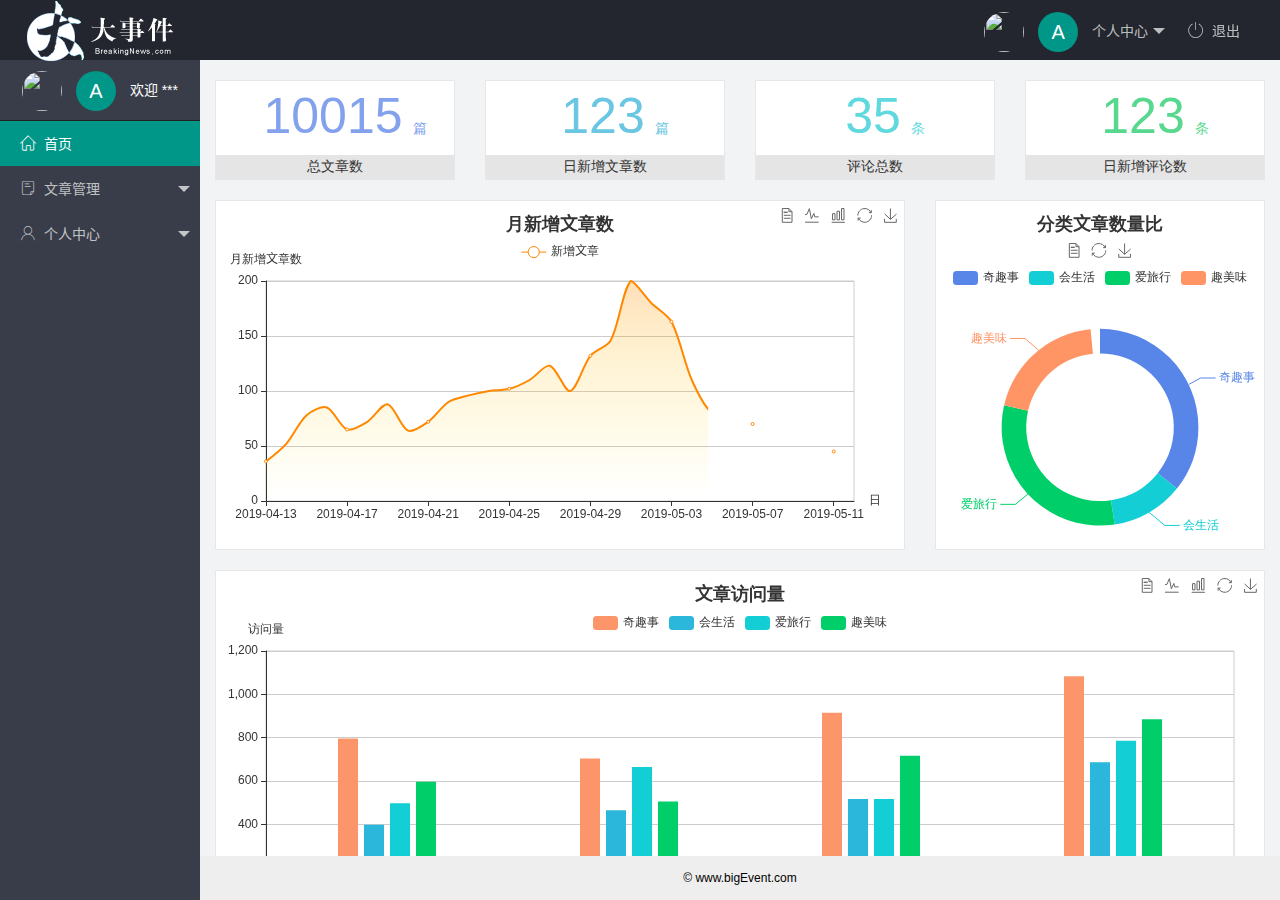
==== index.html @ cd158b47 "主页功能开发完成" ====
<!DOCTYPE html>
<html lang="zh-CN">

<head>
    <meta charset="UTF-8">
    <meta name="viewport" content="width=device-width, initial-scale=1.0">
    <link rel="shortcut icon" href="/favicon.ico" type="image/x-icon">
    <title>后台主页</title>
    <!-- 引入layui的css样式 -->
    <link rel="stylesheet" href="/assets/lib/layui/css/layui.css">
    <!-- 引入字体图标css样式 -->
    <link rel="stylesheet" href="/assets/fonts/iconfont.css">
    <!-- 引入自己的css样式 -->
    <link rel="stylesheet" href="/assets/css/index.css">
</head>

<body class="layui-layout-body">
    <div class="layui-layout layui-layout-admin">
        <div class="layui-header">
            <div class="layui-logo">
                <img src="/assets/images/logo.png" alt="">
            </div>
            <!-- 头部区域（可配合layui已有的水平导航） -->
            <ul class="layui-nav layui-layout-right">
                <li class="layui-nav-item">
                    <a href="javascript:;" class="userInfo">
                        <img src="http://t.cn/RCzsdCq" class="layui-nav-img">
                        <span class="text_avatar">A</span> 个人中心
                    </a>
                    <dl class="layui-nav-child">
                        <dd><a href="">基本资料</a></dd>
                        <dd><a href="">更换头像</a></dd>
                        <dd><a href="">重置密码</a></dd>
                    </dl>
                </li>
                <li class="layui-nav-item"><a href="javascript:;" id="btnLogout"><span class="iconfont icon-tuichu"></span>退出</a></li>
            </ul>
        </div>

        <div class="layui-side layui-bg-black">
            <div class="layui-side-scroll">
                <!-- 左侧导航区域（可配合layui已有的垂直导航） -->
                <div class="userInfo">
                    <img src="http://t.cn/RCzsdCq" class="layui-nav-img">
                    <span class="text_avatar">A</span>
                    <span class="welcome">欢迎 ***</span>
                </div>
                <ul class="layui-nav layui-nav-tree " lay-shrink="all">
                    <li class="layui-nav-item layui-this">
                        <a href="/home/dashboard.html" target="fm"><span class="iconfont icon-home"></span>首页</a>
                    </li>
                    <li class="layui-nav-item">
                        <a href="javascript:;"><span class="iconfont icon-16"></span>文章管理</a>
                        <dl class="layui-nav-child">
                            <dd><a href="javascript:;"><i class="layui-icon layui-icon-app"></i> 文章类别</a></dd>
                            <dd><a href="javascript:;"><i class="layui-icon layui-icon-app"></i> 文章列表</a></dd>
                            <dd><a href="javascript:;"><i class="layui-icon layui-icon-app"></i> 发布文章</a></dd>
                        </dl>
                    </li>
                    <li class="layui-nav-item">
                        <a href="javascript:;"><span class="iconfont icon-user"></span>个人中心</a>
                        <dl class="layui-nav-child">
                            <dd><a href="javascript:;"><i class="layui-icon layui-icon-app"></i>基本资料</a></dd>
                            <dd><a href="javascript:;"><i class="layui-icon layui-icon-app"></i>更换头像</a></dd>
                            <dd><a href="javascript:;"><i class="layui-icon layui-icon-app"></i>重置密码</a></dd>
                        </dl>
                    </li>
                </ul>
            </div>
        </div>

        <div class="layui-body">
            <!-- 内容主体区域 -->
            <!-- frameborder属性，去掉边框 -->
            <iframe name="fm" src="/home/dashboard.html" frameborder="0"></iframe>
        </div>

        <div class="layui-footer">
            <!-- 底部固定区域 -->
            © www.bigEvent.com
        </div>
    </div>
    <script src="/assets/lib/layui/layui.all.js"></script>
    <script src="/assets/lib/jquery.js"></script>
    <script src="/assets/js/baseAPI.js"></script>
    <script src="/assets/js/index.js"></script>
</body>

</html>
---- assets/lib/layui/css/layui.css ----
/** layui-v2.5.5 MIT License By https://www.layui.com */
 .layui-inline,img{display:inline-block;vertical-align:middle}h1,h2,h3,h4,h5,h6{font-weight:400}.layui-edge,.layui-header,.layui-inline,.layui-main{position:relative}.layui-body,.layui-edge,.layui-elip{overflow:hidden}.layui-btn,.layui-edge,.layui-inline,img{vertical-align:middle}.layui-btn,.layui-disabled,.layui-icon,.layui-unselect{-moz-user-select:none;-webkit-user-select:none;-ms-user-select:none}.layui-elip,.layui-form-checkbox span,.layui-form-pane .layui-form-label{text-overflow:ellipsis;white-space:nowrap}.layui-breadcrumb,.layui-tree-btnGroup{visibility:hidden}blockquote,body,button,dd,div,dl,dt,form,h1,h2,h3,h4,h5,h6,input,li,ol,p,pre,td,textarea,th,ul{margin:0;padding:0;-webkit-tap-highlight-color:rgba(0,0,0,0)}a:active,a:hover{outline:0}img{border:none}li{list-style:none}table{border-collapse:collapse;border-spacing:0}h4,h5,h6{font-size:100%}button,input,optgroup,option,select,textarea{font-family:inherit;font-size:inherit;font-style:inherit;font-weight:inherit;outline:0}pre{white-space:pre-wrap;white-space:-moz-pre-wrap;white-space:-pre-wrap;white-space:-o-pre-wrap;word-wrap:break-word}body{line-height:24px;font:14px Helvetica Neue,Helvetica,PingFang SC,Tahoma,Arial,sans-serif}hr{height:1px;margin:10px 0;border:0;clear:both}a{color:#333;text-decoration:none}a:hover{color:#777}a cite{font-style:normal;*cursor:pointer}.layui-border-box,.layui-border-box *{box-sizing:border-box}.layui-box,.layui-box *{box-sizing:content-box}.layui-clear{clear:both;*zoom:1}.layui-clear:after{content:'\20';clear:both;*zoom:1;display:block;height:0}.layui-inline{*display:inline;*zoom:1}.layui-edge{display:inline-block;width:0;height:0;border-width:6px;border-style:dashed;border-color:transparent}.layui-edge-top{top:-4px;border-bottom-color:#999;border-bottom-style:solid}.layui-edge-right{border-left-color:#999;border-left-style:solid}.layui-edge-bottom{top:2px;border-top-color:#999;border-top-style:solid}.layui-edge-left{border-right-color:#999;border-right-style:solid}.layui-disabled,.layui-disabled:hover{color:#d2d2d2!important;cursor:not-allowed!important}.layui-circle{border-radius:100%}.layui-show{display:block!important}.layui-hide{display:none!important}@font-face{font-family:layui-icon;src:url(../font/iconfont.eot?v=250);src:url(../font/iconfont.eot?v=250#iefix) format('embedded-opentype'),url(../font/iconfont.woff2?v=250) format('woff2'),url(../font/iconfont.woff?v=250) format('woff'),url(../font/iconfont.ttf?v=250) format('truetype'),url(../font/iconfont.svg?v=250#layui-icon) format('svg')}.layui-icon{font-family:layui-icon!important;font-size:16px;font-style:normal;-webkit-font-smoothing:antialiased;-moz-osx-font-smoothing:grayscale}.layui-icon-reply-fill:before{content:"\e611"}.layui-icon-set-fill:before{content:"\e614"}.layui-icon-menu-fill:before{content:"\e60f"}.layui-icon-search:before{content:"\e615"}.layui-icon-share:before{content:"\e641"}.layui-icon-set-sm:before{content:"\e620"}.layui-icon-engine:before{content:"\e628"}.layui-icon-close:before{content:"\1006"}.layui-icon-close-fill:before{content:"\1007"}.layui-icon-chart-screen:before{content:"\e629"}.layui-icon-star:before{content:"\e600"}.layui-icon-circle-dot:before{content:"\e617"}.layui-icon-chat:before{content:"\e606"}.layui-icon-release:before{content:"\e609"}.layui-icon-list:before{content:"\e60a"}.layui-icon-chart:before{content:"\e62c"}.layui-icon-ok-circle:before{content:"\1005"}.layui-icon-layim-theme:before{content:"\e61b"}.layui-icon-table:before{content:"\e62d"}.layui-icon-right:before{content:"\e602"}.layui-icon-left:before{content:"\e603"}.layui-icon-cart-simple:before{content:"\e698"}.layui-icon-face-cry:before{content:"\e69c"}.layui-icon-face-smile:before{content:"\e6af"}.layui-icon-survey:before{content:"\e6b2"}.layui-icon-tree:before{content:"\e62e"}.layui-icon-upload-circle:before{content:"\e62f"}.layui-icon-add-circle:before{content:"\e61f"}.layui-icon-download-circle:before{content:"\e601"}.layui-icon-templeate-1:before{content:"\e630"}.layui-icon-util:before{content:"\e631"}.layui-icon-face-surprised:before{content:"\e664"}.layui-icon-edit:before{content:"\e642"}.layui-icon-speaker:before{content:"\e645"}.layui-icon-down:before{content:"\e61a"}.layui-icon-file:before{content:"\e621"}.layui-icon-layouts:before{content:"\e632"}.layui-icon-rate-half:before{content:"\e6c9"}.layui-icon-add-circle-fine:before{content:"\e608"}.layui-icon-prev-circle:before{content:"\e633"}.layui-icon-read:before{content:"\e705"}.layui-icon-404:before{content:"\e61c"}.layui-icon-carousel:before{content:"\e634"}.layui-icon-help:before{content:"\e607"}.layui-icon-code-circle:before{content:"\e635"}.layui-icon-water:before{content:"\e636"}.layui-icon-username:before{content:"\e66f"}.layui-icon-find-fill:before{content:"\e670"}.layui-icon-about:before{content:"\e60b"}.layui-icon-location:before{content:"\e715"}.layui-icon-up:before{content:"\e619"}.layui-icon-pause:before{content:"\e651"}.layui-icon-date:before{content:"\e637"}.layui-icon-layim-uploadfile:before{content:"\e61d"}.layui-icon-delete:before{content:"\e640"}.layui-icon-play:before{content:"\e652"}.layui-icon-top:before{content:"\e604"}.layui-icon-friends:before{content:"\e612"}.layui-icon-refresh-3:before{content:"\e9aa"}.layui-icon-ok:before{content:"\e605"}.layui-icon-layer:before{content:"\e638"}.layui-icon-face-smile-fine:before{content:"\e60c"}.layui-icon-dollar:before{content:"\e659"}.layui-icon-group:before{content:"\e613"}.layui-icon-layim-download:before{content:"\e61e"}.layui-icon-picture-fine:before{content:"\e60d"}.layui-icon-link:before{content:"\e64c"}.layui-icon-diamond:before{content:"\e735"}.layui-icon-log:before{content:"\e60e"}.layui-icon-rate-solid:before{content:"\e67a"}.layui-icon-fonts-del:before{content:"\e64f"}.layui-icon-unlink:before{content:"\e64d"}.layui-icon-fonts-clear:before{content:"\e639"}.layui-icon-triangle-r:before{content:"\e623"}.layui-icon-circle:before{content:"\e63f"}.layui-icon-radio:before{content:"\e643"}.layui-icon-align-center:before{content:"\e647"}.layui-icon-align-right:before{content:"\e648"}.layui-icon-align-left:before{content:"\e649"}.layui-icon-loading-1:before{content:"\e63e"}.layui-icon-return:before{content:"\e65c"}.layui-icon-fonts-strong:before{content:"\e62b"}.layui-icon-upload:before{content:"\e67c"}.layui-icon-dialogue:before{content:"\e63a"}.layui-icon-video:before{content:"\e6ed"}.layui-icon-headset:before{content:"\e6fc"}.layui-icon-cellphone-fine:before{content:"\e63b"}.layui-icon-add-1:before{content:"\e654"}.layui-icon-face-smile-b:before{content:"\e650"}.layui-icon-fonts-html:before{content:"\e64b"}.layui-icon-form:before{content:"\e63c"}.layui-icon-cart:before{content:"\e657"}.layui-icon-camera-fill:before{content:"\e65d"}.layui-icon-tabs:before{content:"\e62a"}.layui-icon-fonts-code:before{content:"\e64e"}.layui-icon-fire:before{content:"\e756"}.layui-icon-set:before{content:"\e716"}.layui-icon-fonts-u:before{content:"\e646"}.layui-icon-triangle-d:before{content:"\e625"}.layui-icon-tips:before{content:"\e702"}.layui-icon-picture:before{content:"\e64a"}.layui-icon-more-vertical:before{content:"\e671"}.layui-icon-flag:before{content:"\e66c"}.layui-icon-loading:before{content:"\e63d"}.layui-icon-fonts-i:before{content:"\e644"}.layui-icon-refresh-1:before{content:"\e666"}.layui-icon-rmb:before{content:"\e65e"}.layui-icon-home:before{content:"\e68e"}.layui-icon-user:before{content:"\e770"}.layui-icon-notice:before{content:"\e667"}.layui-icon-login-weibo:before{content:"\e675"}.layui-icon-voice:before{content:"\e688"}.layui-icon-upload-drag:before{content:"\e681"}.layui-icon-login-qq:before{content:"\e676"}.layui-icon-snowflake:before{content:"\e6b1"}.layui-icon-file-b:before{content:"\e655"}.layui-icon-template:before{content:"\e663"}.layui-icon-auz:before{content:"\e672"}.layui-icon-console:before{content:"\e665"}.layui-icon-app:before{content:"\e653"}.layui-icon-prev:before{content:"\e65a"}.layui-icon-website:before{content:"\e7ae"}.layui-icon-next:before{content:"\e65b"}.layui-icon-component:before{content:"\e857"}.layui-icon-more:before{content:"\e65f"}.layui-icon-login-wechat:before{content:"\e677"}.layui-icon-shrink-right:before{content:"\e668"}.layui-icon-spread-left:before{content:"\e66b"}.layui-icon-camera:before{content:"\e660"}.layui-icon-note:before{content:"\e66e"}.layui-icon-refresh:before{content:"\e669"}.layui-icon-female:before{content:"\e661"}.layui-icon-male:before{content:"\e662"}.layui-icon-password:before{content:"\e673"}.layui-icon-senior:before{content:"\e674"}.layui-icon-theme:before{content:"\e66a"}.layui-icon-tread:before{content:"\e6c5"}.layui-icon-praise:before{content:"\e6c6"}.layui-icon-star-fill:before{content:"\e658"}.layui-icon-rate:before{content:"\e67b"}.layui-icon-template-1:before{content:"\e656"}.layui-icon-vercode:before{content:"\e679"}.layui-icon-cellphone:before{content:"\e678"}.layui-icon-screen-full:before{content:"\e622"}.layui-icon-screen-restore:before{content:"\e758"}.layui-icon-cols:before{content:"\e610"}.layui-icon-export:before{content:"\e67d"}.layui-icon-print:before{content:"\e66d"}.layui-icon-slider:before{content:"\e714"}.layui-icon-addition:before{content:"\e624"}.layui-icon-subtraction:before{content:"\e67e"}.layui-icon-service:before{content:"\e626"}.layui-icon-transfer:before{content:"\e691"}.layui-main{width:1140px;margin:0 auto}.layui-header{z-index:1000;height:60px}.layui-header a:hover{transition:all .5s;-webkit-transition:all .5s}.layui-side{position:fixed;left:0;top:0;bottom:0;z-index:999;width:200px;overflow-x:hidden}.layui-side-scroll{position:relative;width:220px;height:100%;overflow-x:hidden}.layui-body{position:absolute;left:200px;right:0;top:0;bottom:0;z-index:998;width:auto;overflow-y:auto;box-sizing:border-box}.layui-layout-body{overflow:hidden}.layui-layout-admin .layui-header{background-color:#23262E}.layui-layout-admin .layui-side{top:60px;width:200px;overflow-x:hidden}.layui-layout-admin .layui-body{position:fixed;top:60px;bottom:44px}.layui-layout-admin .layui-main{width:auto;margin:0 15px}.layui-layout-admin .layui-footer{position:fixed;left:200px;right:0;bottom:0;height:44px;line-height:44px;padding:0 15px;background-color:#eee}.layui-layout-admin .layui-logo{position:absolute;left:0;top:0;width:200px;height:100%;line-height:60px;text-align:center;color:#009688;font-size:16px}.layui-layout-admin .layui-header .layui-nav{background:0 0}.layui-layout-left{position:absolute!important;left:200px;top:0}.layui-layout-right{position:absolute!important;right:0;top:0}.layui-container{position:relative;margin:0 auto;padding:0 15px;box-sizing:border-box}.layui-fluid{position:relative;margin:0 auto;padding:0 15px}.layui-row:after,.layui-row:before{content:'';display:block;clear:both}.layui-col-lg1,.layui-col-lg10,.layui-col-lg11,.layui-col-lg12,.layui-col-lg2,.layui-col-lg3,.layui-col-lg4,.layui-col-lg5,.layui-col-lg6,.layui-col-lg7,.layui-col-lg8,.layui-col-lg9,.layui-col-md1,.layui-col-md10,.layui-col-md11,.layui-col-md12,.layui-col-md2,.layui-col-md3,.layui-col-md4,.layui-col-md5,.layui-col-md6,.layui-col-md7,.layui-col-md8,.layui-col-md9,.layui-col-sm1,.layui-col-sm10,.layui-col-sm11,.layui-col-sm12,.layui-col-sm2,.layui-col-sm3,.layui-col-sm4,.layui-col-sm5,.layui-col-sm6,.layui-col-sm7,.layui-col-sm8,.layui-col-sm9,.layui-col-xs1,.layui-col-xs10,.layui-col-xs11,.layui-col-xs12,.layui-col-xs2,.layui-col-xs3,.layui-col-xs4,.layui-col-xs5,.layui-col-xs6,.layui-col-xs7,.layui-col-xs8,.layui-col-xs9{position:relative;display:block;box-sizing:border-box}.layui-col-xs1,.layui-col-xs10,.layui-col-xs11,.layui-col-xs12,.layui-col-xs2,.layui-col-xs3,.layui-col-xs4,.layui-col-xs5,.layui-col-xs6,.layui-col-xs7,.layui-col-xs8,.layui-col-xs9{float:left}.layui-col-xs1{width:8.33333333%}.layui-col-xs2{width:16.66666667%}.layui-col-xs3{width:25%}.layui-col-xs4{width:33.33333333%}.layui-col-xs5{width:41.66666667%}.layui-col-xs6{width:50%}.layui-col-xs7{width:58.33333333%}.layui-col-xs8{width:66.66666667%}.layui-col-xs9{width:75%}.layui-col-xs10{width:83.33333333%}.layui-col-xs11{width:91.66666667%}.layui-col-xs12{width:100%}.layui-col-xs-offset1{margin-left:8.33333333%}.layui-col-xs-offset2{margin-left:16.66666667%}.layui-col-xs-offset3{margin-left:25%}.layui-col-xs-offset4{margin-left:33.33333333%}.layui-col-xs-offset5{margin-left:41.66666667%}.layui-col-xs-offset6{margin-left:50%}.layui-col-xs-offset7{margin-left:58.33333333%}.layui-col-xs-offset8{margin-left:66.66666667%}.layui-col-xs-offset9{margin-left:75%}.layui-col-xs-offset10{margin-left:83.33333333%}.layui-col-xs-offset11{margin-left:91.66666667%}.layui-col-xs-offset12{margin-left:100%}@media screen and (max-width:768px){.layui-hide-xs{display:none!important}.layui-show-xs-block{display:block!important}.layui-show-xs-inline{display:inline!important}.layui-show-xs-inline-block{display:inline-block!important}}@media screen and (min-width:768px){.layui-container{width:750px}.layui-hide-sm{display:none!important}.layui-show-sm-block{display:block!important}.layui-show-sm-inline{display:inline!important}.layui-show-sm-inline-block{display:inline-block!important}.layui-col-sm1,.layui-col-sm10,.layui-col-sm11,.layui-col-sm12,.layui-col-sm2,.layui-col-sm3,.layui-col-sm4,.layui-col-sm5,.layui-col-sm6,.layui-col-sm7,.layui-col-sm8,.layui-col-sm9{float:left}.layui-col-sm1{width:8.33333333%}.layui-col-sm2{width:16.66666667%}.layui-col-sm3{width:25%}.layui-col-sm4{width:33.33333333%}.layui-col-sm5{width:41.66666667%}.layui-col-sm6{width:50%}.layui-col-sm7{width:58.33333333%}.layui-col-sm8{width:66.66666667%}.layui-col-sm9{width:75%}.layui-col-sm10{width:83.33333333%}.layui-col-sm11{width:91.66666667%}.layui-col-sm12{width:100%}.layui-col-sm-offset1{margin-left:8.33333333%}.layui-col-sm-offset2{margin-left:16.66666667%}.layui-col-sm-offset3{margin-left:25%}.layui-col-sm-offset4{margin-left:33.33333333%}.layui-col-sm-offset5{margin-left:41.66666667%}.layui-col-sm-offset6{margin-left:50%}.layui-col-sm-offset7{margin-left:58.33333333%}.layui-col-sm-offset8{margin-left:66.66666667%}.layui-col-sm-offset9{margin-left:75%}.layui-col-sm-offset10{margin-left:83.33333333%}.layui-col-sm-offset11{margin-left:91.66666667%}.layui-col-sm-offset12{margin-left:100%}}@media screen and (min-width:992px){.layui-container{width:970px}.layui-hide-md{display:none!important}.layui-show-md-block{display:block!important}.layui-show-md-inline{display:inline!important}.layui-show-md-inline-block{display:inline-block!important}.layui-col-md1,.layui-col-md10,.layui-col-md11,.layui-col-md12,.layui-col-md2,.layui-col-md3,.layui-col-md4,.layui-col-md5,.layui-col-md6,.layui-col-md7,.layui-col-md8,.layui-col-md9{float:left}.layui-col-md1{width:8.33333333%}.layui-col-md2{width:16.66666667%}.layui-col-md3{width:25%}.layui-col-md4{width:33.33333333%}.layui-col-md5{width:41.66666667%}.layui-col-md6{width:50%}.layui-col-md7{width:58.33333333%}.layui-col-md8{width:66.66666667%}.layui-col-md9{width:75%}.layui-col-md10{width:83.33333333%}.layui-col-md11{width:91.66666667%}.layui-col-md12{width:100%}.layui-col-md-offset1{margin-left:8.33333333%}.layui-col-md-offset2{margin-left:16.66666667%}.layui-col-md-offset3{margin-left:25%}.layui-col-md-offset4{margin-left:33.33333333%}.layui-col-md-offset5{margin-left:41.66666667%}.layui-col-md-offset6{margin-left:50%}.layui-col-md-offset7{margin-left:58.33333333%}.layui-col-md-offset8{margin-left:66.66666667%}.layui-col-md-offset9{margin-left:75%}.layui-col-md-offset10{margin-left:83.33333333%}.layui-col-md-offset11{margin-left:91.66666667%}.layui-col-md-offset12{margin-left:100%}}@media screen and (min-width:1200px){.layui-container{width:1170px}.layui-hide-lg{display:none!important}.layui-show-lg-block{display:block!important}.layui-show-lg-inline{display:inline!important}.layui-show-lg-inline-block{display:inline-block!important}.layui-col-lg1,.layui-col-lg10,.layui-col-lg11,.layui-col-lg12,.layui-col-lg2,.layui-col-lg3,.layui-col-lg4,.layui-col-lg5,.layui-col-lg6,.layui-col-lg7,.layui-col-lg8,.layui-col-lg9{float:left}.layui-col-lg1{width:8.33333333%}.layui-col-lg2{width:16.66666667%}.layui-col-lg3{width:25%}.layui-col-lg4{width:33.33333333%}.layui-col-lg5{width:41.66666667%}.layui-col-lg6{width:50%}.layui-col-lg7{width:58.33333333%}.layui-col-lg8{width:66.66666667%}.layui-col-lg9{width:75%}.layui-col-lg10{width:83.33333333%}.layui-col-lg11{width:91.66666667%}.layui-col-lg12{width:100%}.layui-col-lg-offset1{margin-left:8.33333333%}.layui-col-lg-offset2{margin-left:16.66666667%}.layui-col-lg-offset3{margin-left:25%}.layui-col-lg-offset4{margin-left:33.33333333%}.layui-col-lg-offset5{margin-left:41.66666667%}.layui-col-lg-offset6{margin-left:50%}.layui-col-lg-offset7{margin-left:58.33333333%}.layui-col-lg-offset8{margin-left:66.66666667%}.layui-col-lg-offset9{margin-left:75%}.layui-col-lg-offset10{margin-left:83.33333333%}.layui-col-lg-offset11{margin-left:91.66666667%}.layui-col-lg-offset12{margin-left:100%}}.layui-col-space1{margin:-.5px}.layui-col-space1>*{padding:.5px}.layui-col-space3{margin:-1.5px}.layui-col-space3>*{padding:1.5px}.layui-col-space5{margin:-2.5px}.layui-col-space5>*{padding:2.5px}.layui-col-space8{margin:-3.5px}.layui-col-space8>*{padding:3.5px}.layui-col-space10{margin:-5px}.layui-col-space10>*{padding:5px}.layui-col-space12{margin:-6px}.layui-col-space12>*{padding:6px}.layui-col-space15{margin:-7.5px}.layui-col-space15>*{padding:7.5px}.layui-col-space18{margin:-9px}.layui-col-space18>*{padding:9px}.layui-col-space20{margin:-10px}.layui-col-space20>*{padding:10px}.layui-col-space22{margin:-11px}.layui-col-space22>*{padding:11px}.layui-col-space25{margin:-12.5px}.layui-col-space25>*{padding:12.5px}.layui-col-space30{margin:-15px}.layui-col-space30>*{padding:15px}.layui-btn,.layui-input,.layui-select,.layui-textarea,.layui-upload-button{outline:0;-webkit-appearance:none;transition:all .3s;-webkit-transition:all .3s;box-sizing:border-box}.layui-elem-quote{margin-bottom:10px;padding:15px;line-height:22px;border-left:5px solid #009688;border-radius:0 2px 2px 0;background-color:#f2f2f2}.layui-quote-nm{border-style:solid;border-width:1px 1px 1px 5px;background:0 0}.layui-elem-field{margin-bottom:10px;padding:0;border-width:1px;border-style:solid}.layui-elem-field legend{margin-left:20px;padding:0 10px;font-size:20px;font-weight:300}.layui-field-title{margin:10px 0 20px;border-width:1px 0 0}.layui-field-box{padding:10px 15px}.layui-field-title .layui-field-box{padding:10px 0}.layui-progress{position:relative;height:6px;border-radius:20px;background-color:#e2e2e2}.layui-progress-bar{position:absolute;left:0;top:0;width:0;max-width:100%;height:6px;border-radius:20px;text-align:right;background-color:#5FB878;transition:all .3s;-webkit-transition:all .3s}.layui-progress-big,.layui-progress-big .layui-progress-bar{height:18px;line-height:18px}.layui-progress-text{position:relative;top:-20px;line-height:18px;font-size:12px;color:#666}.layui-progress-big .layui-progress-text{position:static;padding:0 10px;color:#fff}.layui-collapse{border-width:1px;border-style:solid;border-radius:2px}.layui-colla-content,.layui-colla-item{border-top-width:1px;border-top-style:solid}.layui-colla-item:first-child{border-top:none}.layui-colla-title{position:relative;height:42px;line-height:42px;padding:0 15px 0 35px;color:#333;background-color:#f2f2f2;cursor:pointer;font-size:14px;overflow:hidden}.layui-colla-content{display:none;padding:10px 15px;line-height:22px;color:#666}.layui-colla-icon{position:absolute;left:15px;top:0;font-size:14px}.layui-card{margin-bottom:15px;border-radius:2px;background-color:#fff;box-shadow:0 1px 2px 0 rgba(0,0,0,.05)}.layui-card:last-child{margin-bottom:0}.layui-card-header{position:relative;height:42px;line-height:42px;padding:0 15px;border-bottom:1px solid #f6f6f6;color:#333;border-radius:2px 2px 0 0;font-size:14px}.layui-bg-black,.layui-bg-blue,.layui-bg-cyan,.layui-bg-green,.layui-bg-orange,.layui-bg-red{color:#fff!important}.layui-card-body{position:relative;padding:10px 15px;line-height:24px}.layui-card-body[pad15]{padding:15px}.layui-card-body[pad20]{padding:20px}.layui-card-body .layui-table{margin:5px 0}.layui-card .layui-tab{margin:0}.layui-panel-window{position:relative;padding:15px;border-radius:0;border-top:5px solid #E6E6E6;background-color:#fff}.layui-auxiliar-moving{position:fixed;left:0;right:0;top:0;bottom:0;width:100%;height:100%;background:0 0;z-index:9999999999}.layui-form-label,.layui-form-mid,.layui-form-select,.layui-input-block,.layui-input-inline,.layui-textarea{position:relative}.layui-bg-red{background-color:#FF5722!important}.layui-bg-orange{background-color:#FFB800!important}.layui-bg-green{background-color:#009688!important}.layui-bg-cyan{background-color:#2F4056!important}.layui-bg-blue{background-color:#1E9FFF!important}.layui-bg-black{background-color:#393D49!important}.layui-bg-gray{background-color:#eee!important;color:#666!important}.layui-badge-rim,.layui-colla-content,.layui-colla-item,.layui-collapse,.layui-elem-field,.layui-form-pane .layui-form-item[pane],.layui-form-pane .layui-form-label,.layui-input,.layui-layedit,.layui-layedit-tool,.layui-quote-nm,.layui-select,.layui-tab-bar,.layui-tab-card,.layui-tab-title,.layui-tab-title .layui-this:after,.layui-textarea{border-color:#e6e6e6}.layui-timeline-item:before,hr{background-color:#e6e6e6}.layui-text{line-height:22px;font-size:14px;color:#666}.layui-text h1,.layui-text h2,.layui-text h3{font-weight:500;color:#333}.layui-text h1{font-size:30px}.layui-text h2{font-size:24px}.layui-text h3{font-size:18px}.layui-text a:not(.layui-btn){color:#01AAED}.layui-text a:not(.layui-btn):hover{text-decoration:underline}.layui-text ul{padding:5px 0 5px 15px}.layui-text ul li{margin-top:5px;list-style-type:disc}.layui-text em,.layui-word-aux{color:#999!important;padding:0 5px!important}.layui-btn{display:inline-block;height:38px;line-height:38px;padding:0 18px;background-color:#009688;color:#fff;white-space:nowrap;text-align:center;font-size:14px;border:none;border-radius:2px;cursor:pointer}.layui-btn:hover{opacity:.8;filter:alpha(opacity=80);color:#fff}.layui-btn:active{opacity:1;filter:alpha(opacity=100)}.layui-btn+.layui-btn{margin-left:10px}.layui-btn-container{font-size:0}.layui-btn-container .layui-btn{margin-right:10px;margin-bottom:10px}.layui-btn-container .layui-btn+.layui-btn{margin-left:0}.layui-table .layui-btn-container .layui-btn{margin-bottom:9px}.layui-btn-radius{border-radius:100px}.layui-btn .layui-icon{margin-right:3px;font-size:18px;vertical-align:bottom;vertical-align:middle\9}.layui-btn-primary{border:1px solid #C9C9C9;background-color:#fff;color:#555}.layui-btn-primary:hover{border-color:#009688;color:#333}.layui-btn-normal{background-color:#1E9FFF}.layui-btn-warm{background-color:#FFB800}.layui-btn-danger{background-color:#FF5722}.layui-btn-checked{background-color:#5FB878}.layui-btn-disabled,.layui-btn-disabled:active,.layui-btn-disabled:hover{border:1px solid #e6e6e6;background-color:#FBFBFB;color:#C9C9C9;cursor:not-allowed;opacity:1}.layui-btn-lg{height:44px;line-height:44px;padding:0 25px;font-size:16px}.layui-btn-sm{height:30px;line-height:30px;padding:0 10px;font-size:12px}.layui-btn-sm i{font-size:16px!important}.layui-btn-xs{height:22px;line-height:22px;padding:0 5px;font-size:12px}.layui-btn-xs i{font-size:14px!important}.layui-btn-group{display:inline-block;vertical-align:middle;font-size:0}.layui-btn-group .layui-btn{margin-left:0!important;margin-right:0!important;border-left:1px solid rgba(255,255,255,.5);border-radius:0}.layui-btn-group .layui-btn-primary{border-left:none}.layui-btn-group .layui-btn-primary:hover{border-color:#C9C9C9;color:#009688}.layui-btn-group .layui-btn:first-child{border-left:none;border-radius:2px 0 0 2px}.layui-btn-group .layui-btn-primary:first-child{border-left:1px solid #c9c9c9}.layui-btn-group .layui-btn:last-child{border-radius:0 2px 2px 0}.layui-btn-group .layui-btn+.layui-btn{margin-left:0}.layui-btn-group+.layui-btn-group{margin-left:10px}.layui-btn-fluid{width:100%}.layui-input,.layui-select,.layui-textarea{height:38px;line-height:1.3;line-height:38px\9;border-width:1px;border-style:solid;background-color:#fff;border-radius:2px}.layui-input::-webkit-input-placeholder,.layui-select::-webkit-input-placeholder,.layui-textarea::-webkit-input-placeholder{line-height:1.3}.layui-input,.layui-textarea{display:block;width:100%;padding-left:10px}.layui-input:hover,.layui-textarea:hover{border-color:#D2D2D2!important}.layui-input:focus,.layui-textarea:focus{border-color:#C9C9C9!important}.layui-textarea{min-height:100px;height:auto;line-height:20px;padding:6px 10px;resize:vertical}.layui-select{padding:0 10px}.layui-form input[type=checkbox],.layui-form input[type=radio],.layui-form select{display:none}.layui-form [lay-ignore]{display:initial}.layui-form-item{margin-bottom:15px;clear:both;*zoom:1}.layui-form-item:after{content:'\20';clear:both;*zoom:1;display:block;height:0}.layui-form-label{float:left;display:block;padding:9px 15px;width:80px;font-weight:400;line-height:20px;text-align:right}.layui-form-label-col{display:block;float:none;padding:9px 0;line-height:20px;text-align:left}.layui-form-item .layui-inline{margin-bottom:5px;margin-right:10px}.layui-input-block{margin-left:110px;min-height:36px}.layui-input-inline{display:inline-block;vertical-align:middle}.layui-form-item .layui-input-inline{float:left;width:190px;margin-right:10px}.layui-form-text .layui-input-inline{width:auto}.layui-form-mid{float:left;display:block;padding:9px 0!important;line-height:20px;margin-right:10px}.layui-form-danger+.layui-form-select .layui-input,.layui-form-danger:focus{border-color:#FF5722!important}.layui-form-select .layui-input{padding-right:30px;cursor:pointer}.layui-form-select .layui-edge{position:absolute;right:10px;top:50%;margin-top:-3px;cursor:pointer;border-width:6px;border-top-color:#c2c2c2;border-top-style:solid;transition:all .3s;-webkit-transition:all .3s}.layui-form-select dl{display:none;position:absolute;left:0;top:42px;padding:5px 0;z-index:899;min-width:100%;border:1px solid #d2d2d2;max-height:300px;overflow-y:auto;background-color:#fff;border-radius:2px;box-shadow:0 2px 4px rgba(0,0,0,.12);box-sizing:border-box}.layui-form-select dl dd,.layui-form-select dl dt{padding:0 10px;line-height:36px;white-space:nowrap;overflow:hidden;text-overflow:ellipsis}.layui-form-select dl dt{font-size:12px;color:#999}.layui-form-select dl dd{cursor:pointer}.layui-form-select dl dd:hover{background-color:#f2f2f2;-webkit-transition:.5s all;transition:.5s all}.layui-form-select .layui-select-group dd{padding-left:20px}.layui-form-select dl dd.layui-select-tips{padding-left:10px!important;color:#999}.layui-form-select dl dd.layui-this{background-color:#5FB878;color:#fff}.layui-form-checkbox,.layui-form-select dl dd.layui-disabled{background-color:#fff}.layui-form-selected dl{display:block}.layui-form-checkbox,.layui-form-checkbox *,.layui-form-switch{display:inline-block;vertical-align:middle}.layui-form-selected .layui-edge{margin-top:-9px;-webkit-transform:rotate(180deg);transform:rotate(180deg);margin-top:-3px\9}:root .layui-form-selected .layui-edge{margin-top:-9px\0/IE9}.layui-form-selectup dl{top:auto;bottom:42px}.layui-select-none{margin:5px 0;text-align:center;color:#999}.layui-select-disabled .layui-disabled{border-color:#eee!important}.layui-select-disabled .layui-edge{border-top-color:#d2d2d2}.layui-form-checkbox{position:relative;height:30px;line-height:30px;margin-right:10px;padding-right:30px;cursor:pointer;font-size:0;-webkit-transition:.1s linear;transition:.1s linear;box-sizing:border-box}.layui-form-checkbox span{padding:0 10px;height:100%;font-size:14px;border-radius:2px 0 0 2px;background-color:#d2d2d2;color:#fff;overflow:hidden}.layui-form-checkbox:hover span{background-color:#c2c2c2}.layui-form-checkbox i{position:absolute;right:0;top:0;width:30px;height:28px;border:1px solid #d2d2d2;border-left:none;border-radius:0 2px 2px 0;color:#fff;font-size:20px;text-align:center}.layui-form-checkbox:hover i{border-color:#c2c2c2;color:#c2c2c2}.layui-form-checked,.layui-form-checked:hover{border-color:#5FB878}.layui-form-checked span,.layui-form-checked:hover span{background-color:#5FB878}.layui-form-checked i,.layui-form-checked:hover i{color:#5FB878}.layui-form-item .layui-form-checkbox{margin-top:4px}.layui-form-checkbox[lay-skin=primary]{height:auto!important;line-height:normal!important;min-width:18px;min-height:18px;border:none!important;margin-right:0;padding-left:28px;padding-right:0;background:0 0}.layui-form-checkbox[lay-skin=primary] span{padding-left:0;padding-right:15px;line-height:18px;background:0 0;color:#666}.layui-form-checkbox[lay-skin=primary] i{right:auto;left:0;width:16px;height:16px;line-height:16px;border:1px solid #d2d2d2;font-size:12px;border-radius:2px;background-color:#fff;-webkit-transition:.1s linear;transition:.1s linear}.layui-form-checkbox[lay-skin=primary]:hover i{border-color:#5FB878;color:#fff}.layui-form-checked[lay-skin=primary] i{border-color:#5FB878!important;background-color:#5FB878;color:#fff}.layui-checkbox-disbaled[lay-skin=primary] span{background:0 0!important;color:#c2c2c2}.layui-checkbox-disbaled[lay-skin=primary]:hover i{border-color:#d2d2d2}.layui-form-item .layui-form-checkbox[lay-skin=primary]{margin-top:10px}.layui-form-switch{position:relative;height:22px;line-height:22px;min-width:35px;padding:0 5px;margin-top:8px;border:1px solid #d2d2d2;border-radius:20px;cursor:pointer;background-color:#fff;-webkit-transition:.1s linear;transition:.1s linear}.layui-form-switch i{position:absolute;left:5px;top:3px;width:16px;height:16px;border-radius:20px;background-color:#d2d2d2;-webkit-transition:.1s linear;transition:.1s linear}.layui-form-switch em{position:relative;top:0;width:25px;margin-left:21px;padding:0!important;text-align:center!important;color:#999!important;font-style:normal!important;font-size:12px}.layui-form-onswitch{border-color:#5FB878;background-color:#5FB878}.layui-checkbox-disbaled,.layui-checkbox-disbaled i{border-color:#e2e2e2!important}.layui-form-onswitch i{left:100%;margin-left:-21px;background-color:#fff}.layui-form-onswitch em{margin-left:5px;margin-right:21px;color:#fff!important}.layui-checkbox-disbaled span{background-color:#e2e2e2!important}.layui-checkbox-disbaled:hover i{color:#fff!important}[lay-radio]{display:none}.layui-form-radio,.layui-form-radio *{display:inline-block;vertical-align:middle}.layui-form-radio{line-height:28px;margin:6px 10px 0 0;padding-right:10px;cursor:pointer;font-size:0}.layui-form-radio *{font-size:14px}.layui-form-radio>i{margin-right:8px;font-size:22px;color:#c2c2c2}.layui-form-radio>i:hover,.layui-form-radioed>i{color:#5FB878}.layui-radio-disbaled>i{color:#e2e2e2!important}.layui-form-pane .layui-form-label{width:110px;padding:8px 15px;height:38px;line-height:20px;border-width:1px;border-style:solid;border-radius:2px 0 0 2px;text-align:center;background-color:#FBFBFB;overflow:hidden;box-sizing:border-box}.layui-form-pane .layui-input-inline{margin-left:-1px}.layui-form-pane .layui-input-block{margin-left:110px;left:-1px}.layui-form-pane .layui-input{border-radius:0 2px 2px 0}.layui-form-pane .layui-form-text .layui-form-label{float:none;width:100%;border-radius:2px;box-sizing:border-box;text-align:left}.layui-form-pane .layui-form-text .layui-input-inline{display:block;margin:0;top:-1px;clear:both}.layui-form-pane .layui-form-text .layui-input-block{margin:0;left:0;top:-1px}.layui-form-pane .layui-form-text .layui-textarea{min-height:100px;border-radius:0 0 2px 2px}.layui-form-pane .layui-form-checkbox{margin:4px 0 4px 10px}.layui-form-pane .layui-form-radio,.layui-form-pane .layui-form-switch{margin-top:6px;margin-left:10px}.layui-form-pane .layui-form-item[pane]{position:relative;border-width:1px;border-style:solid}.layui-form-pane .layui-form-item[pane] .layui-form-label{position:absolute;left:0;top:0;height:100%;border-width:0 1px 0 0}.layui-form-pane .layui-form-item[pane] .layui-input-inline{margin-left:110px}@media screen and (max-width:450px){.layui-form-item .layui-form-label{text-overflow:ellipsis;overflow:hidden;white-space:nowrap}.layui-form-item .layui-inline{display:block;margin-right:0;margin-bottom:20px;clear:both}.layui-form-item .layui-inline:after{content:'\20';clear:both;display:block;height:0}.layui-form-item .layui-input-inline{display:block;float:none;left:-3px;width:auto;margin:0 0 10px 112px}.layui-form-item .layui-input-inline+.layui-form-mid{margin-left:110px;top:-5px;padding:0}.layui-form-item .layui-form-checkbox{margin-right:5px;margin-bottom:5px}}.layui-layedit{border-width:1px;border-style:solid;border-radius:2px}.layui-layedit-tool{padding:3px 5px;border-bottom-width:1px;border-bottom-style:solid;font-size:0}.layedit-tool-fixed{position:fixed;top:0;border-top:1px solid #e2e2e2}.layui-layedit-tool .layedit-tool-mid,.layui-layedit-tool .layui-icon{display:inline-block;vertical-align:middle;text-align:center;font-size:14px}.layui-layedit-tool .layui-icon{position:relative;width:32px;height:30px;line-height:30px;margin:3px 5px;color:#777;cursor:pointer;border-radius:2px}.layui-layedit-tool .layui-icon:hover{color:#393D49}.layui-layedit-tool .layui-icon:active{color:#000}.layui-layedit-tool .layedit-tool-active{background-color:#e2e2e2;color:#000}.layui-layedit-tool .layui-disabled,.layui-layedit-tool .layui-disabled:hover{color:#d2d2d2;cursor:not-allowed}.layui-layedit-tool .layedit-tool-mid{width:1px;height:18px;margin:0 10px;background-color:#d2d2d2}.layedit-tool-html{width:50px!important;font-size:30px!important}.layedit-tool-b,.layedit-tool-code,.layedit-tool-help{font-size:16px!important}.layedit-tool-d,.layedit-tool-face,.layedit-tool-image,.layedit-tool-unlink{font-size:18px!important}.layedit-tool-image input{position:absolute;font-size:0;left:0;top:0;width:100%;height:100%;opacity:.01;filter:Alpha(opacity=1);cursor:pointer}.layui-layedit-iframe iframe{display:block;width:100%}#LAY_layedit_code{overflow:hidden}.layui-laypage{display:inline-block;*display:inline;*zoom:1;vertical-align:middle;margin:10px 0;font-size:0}.layui-laypage>a:first-child,.layui-laypage>a:first-child em{border-radius:2px 0 0 2px}.layui-laypage>a:last-child,.layui-laypage>a:last-child em{border-radius:0 2px 2px 0}.layui-laypage>:first-child{margin-left:0!important}.layui-laypage>:last-child{margin-right:0!important}.layui-laypage a,.layui-laypage button,.layui-laypage input,.layui-laypage select,.layui-laypage span{border:1px solid #e2e2e2}.layui-laypage a,.layui-laypage span{display:inline-block;*display:inline;*zoom:1;vertical-align:middle;padding:0 15px;height:28px;line-height:28px;margin:0 -1px 5px 0;background-color:#fff;color:#333;font-size:12px}.layui-flow-more a *,.layui-laypage input,.layui-table-view select[lay-ignore]{display:inline-block}.layui-laypage a:hover{color:#009688}.layui-laypage em{font-style:normal}.layui-laypage .layui-laypage-spr{color:#999;font-weight:700}.layui-laypage a{text-decoration:none}.layui-laypage .layui-laypage-curr{position:relative}.layui-laypage .layui-laypage-curr em{position:relative;color:#fff}.layui-laypage .layui-laypage-curr .layui-laypage-em{position:absolute;left:-1px;top:-1px;padding:1px;width:100%;height:100%;background-color:#009688}.layui-laypage-em{border-radius:2px}.layui-laypage-next em,.layui-laypage-prev em{font-family:Sim sun;font-size:16px}.layui-laypage .layui-laypage-count,.layui-laypage .layui-laypage-limits,.layui-laypage .layui-laypage-refresh,.layui-laypage .layui-laypage-skip{margin-left:10px;margin-right:10px;padding:0;border:none}.layui-laypage .layui-laypage-limits,.layui-laypage .layui-laypage-refresh{vertical-align:top}.layui-laypage .layui-laypage-refresh i{font-size:18px;cursor:pointer}.layui-laypage select{height:22px;padding:3px;border-radius:2px;cursor:pointer}.layui-laypage .layui-laypage-skip{height:30px;line-height:30px;color:#999}.layui-laypage button,.layui-laypage input{height:30px;line-height:30px;border-radius:2px;vertical-align:top;background-color:#fff;box-sizing:border-box}.layui-laypage input{width:40px;margin:0 10px;padding:0 3px;text-align:center}.layui-laypage input:focus,.layui-laypage select:focus{border-color:#009688!important}.layui-laypage button{margin-left:10px;padding:0 10px;cursor:pointer}.layui-table,.layui-table-view{margin:10px 0}.layui-flow-more{margin:10px 0;text-align:center;color:#999;font-size:14px}.layui-flow-more a{height:32px;line-height:32px}.layui-flow-more a *{vertical-align:top}.layui-flow-more a cite{padding:0 20px;border-radius:3px;background-color:#eee;color:#333;font-style:normal}.layui-flow-more a cite:hover{opacity:.8}.layui-flow-more a i{font-size:30px;color:#737383}.layui-table{width:100%;background-color:#fff;color:#666}.layui-table tr{transition:all .3s;-webkit-transition:all .3s}.layui-table th{text-align:left;font-weight:400}.layui-table tbody tr:hover,.layui-table thead tr,.layui-table-click,.layui-table-header,.layui-table-hover,.layui-table-mend,.layui-table-patch,.layui-table-tool,.layui-table-total,.layui-table-total tr,.layui-table[lay-even] tr:nth-child(even){background-color:#f2f2f2}.layui-table td,.layui-table th,.layui-table-col-set,.layui-table-fixed-r,.layui-table-grid-down,.layui-table-header,.layui-table-page,.layui-table-tips-main,.layui-table-tool,.layui-table-total,.layui-table-view,.layui-table[lay-skin=line],.layui-table[lay-skin=row]{border-width:1px;border-style:solid;border-color:#e6e6e6}.layui-table td,.layui-table th{position:relative;padding:9px 15px;min-height:20px;line-height:20px;font-size:14px}.layui-table[lay-skin=line] td,.layui-table[lay-skin=line] th{border-width:0 0 1px}.layui-table[lay-skin=row] td,.layui-table[lay-skin=row] th{border-width:0 1px 0 0}.layui-table[lay-skin=nob] td,.layui-table[lay-skin=nob] th{border:none}.layui-table img{max-width:100px}.layui-table[lay-size=lg] td,.layui-table[lay-size=lg] th{padding:15px 30px}.layui-table-view .layui-table[lay-size=lg] .layui-table-cell{height:40px;line-height:40px}.layui-table[lay-size=sm] td,.layui-table[lay-size=sm] th{font-size:12px;padding:5px 10px}.layui-table-view .layui-table[lay-size=sm] .layui-table-cell{height:20px;line-height:20px}.layui-table[lay-data]{display:none}.layui-table-box{position:relative;overflow:hidden}.layui-table-view .layui-table{position:relative;width:auto;margin:0}.layui-table-view .layui-table[lay-skin=line]{border-width:0 1px 0 0}.layui-table-view .layui-table[lay-skin=row]{border-width:0 0 1px}.layui-table-view .layui-table td,.layui-table-view .layui-table th{padding:5px 0;border-top:none;border-left:none}.layui-table-view .layui-table th.layui-unselect .layui-table-cell span{cursor:pointer}.layui-table-view .layui-table td{cursor:default}.layui-table-view .layui-table td[data-edit=text]{cursor:text}.layui-table-view .layui-form-checkbox[lay-skin=primary] i{width:18px;height:18px}.layui-table-view .layui-form-radio{line-height:0;padding:0}.layui-table-view .layui-form-radio>i{margin:0;font-size:20px}.layui-table-init{position:absolute;left:0;top:0;width:100%;height:100%;text-align:center;z-index:110}.layui-table-init .layui-icon{position:absolute;left:50%;top:50%;margin:-15px 0 0 -15px;font-size:30px;color:#c2c2c2}.layui-table-header{border-width:0 0 1px;overflow:hidden}.layui-table-header .layui-table{margin-bottom:-1px}.layui-table-tool .layui-inline[lay-event]{position:relative;width:26px;height:26px;padding:5px;line-height:16px;margin-right:10px;text-align:center;color:#333;border:1px solid #ccc;cursor:pointer;-webkit-transition:.5s all;transition:.5s all}.layui-table-tool .layui-inline[lay-event]:hover{border:1px solid #999}.layui-table-tool-temp{padding-right:120px}.layui-table-tool-self{position:absolute;right:17px;top:10px}.layui-table-tool .layui-table-tool-self .layui-inline[lay-event]{margin:0 0 0 10px}.layui-table-tool-panel{position:absolute;top:29px;left:-1px;padding:5px 0;min-width:150px;min-height:40px;border:1px solid #d2d2d2;text-align:left;overflow-y:auto;background-color:#fff;box-shadow:0 2px 4px rgba(0,0,0,.12)}.layui-table-cell,.layui-table-tool-panel li{overflow:hidden;text-overflow:ellipsis;white-space:nowrap}.layui-table-tool-panel li{padding:0 10px;line-height:30px;-webkit-transition:.5s all;transition:.5s all}.layui-table-tool-panel li .layui-form-checkbox[lay-skin=primary]{width:100%;padding-left:28px}.layui-table-tool-panel li:hover{background-color:#f2f2f2}.layui-table-tool-panel li .layui-form-checkbox[lay-skin=primary] i{position:absolute;left:0;top:0}.layui-table-tool-panel li .layui-form-checkbox[lay-skin=primary] span{padding:0}.layui-table-tool .layui-table-tool-self .layui-table-tool-panel{left:auto;right:-1px}.layui-table-col-set{position:absolute;right:0;top:0;width:20px;height:100%;border-width:0 0 0 1px;background-color:#fff}.layui-table-sort{width:10px;height:20px;margin-left:5px;cursor:pointer!important}.layui-table-sort .layui-edge{position:absolute;left:5px;border-width:5px}.layui-table-sort .layui-table-sort-asc{top:3px;border-top:none;border-bottom-style:solid;border-bottom-color:#b2b2b2}.layui-table-sort .layui-table-sort-asc:hover{border-bottom-color:#666}.layui-table-sort .layui-table-sort-desc{bottom:5px;border-bottom:none;border-top-style:solid;border-top-color:#b2b2b2}.layui-table-sort .layui-table-sort-desc:hover{border-top-color:#666}.layui-table-sort[lay-sort=asc] .layui-table-sort-asc{border-bottom-color:#000}.layui-table-sort[lay-sort=desc] .layui-table-sort-desc{border-top-color:#000}.layui-table-cell{height:28px;line-height:28px;padding:0 15px;position:relative;box-sizing:border-box}.layui-table-cell .layui-form-checkbox[lay-skin=primary]{top:-1px;padding:0}.layui-table-cell .layui-table-link{color:#01AAED}.laytable-cell-checkbox,.laytable-cell-numbers,.laytable-cell-radio,.laytable-cell-space{padding:0;text-align:center}.layui-table-body{position:relative;overflow:auto;margin-right:-1px;margin-bottom:-1px}.layui-table-body .layui-none{line-height:26px;padding:15px;text-align:center;color:#999}.layui-table-fixed{position:absolute;left:0;top:0;z-index:101}.layui-table-fixed .layui-table-body{overflow:hidden}.layui-table-fixed-l{box-shadow:0 -1px 8px rgba(0,0,0,.08)}.layui-table-fixed-r{left:auto;right:-1px;border-width:0 0 0 1px;box-shadow:-1px 0 8px rgba(0,0,0,.08)}.layui-table-fixed-r .layui-table-header{position:relative;overflow:visible}.layui-table-mend{position:absolute;right:-49px;top:0;height:100%;width:50px}.layui-table-tool{position:relative;z-index:890;width:100%;min-height:50px;line-height:30px;padding:10px 15px;border-width:0 0 1px}.layui-table-tool .layui-btn-container{margin-bottom:-10px}.layui-table-page,.layui-table-total{border-width:1px 0 0;margin-bottom:-1px;overflow:hidden}.layui-table-page{position:relative;width:100%;padding:7px 7px 0;height:41px;font-size:12px;white-space:nowrap}.layui-table-page>div{height:26px}.layui-table-page .layui-laypage{margin:0}.layui-table-page .layui-laypage a,.layui-table-page .layui-laypage span{height:26px;line-height:26px;margin-bottom:10px;border:none;background:0 0}.layui-table-page .layui-laypage a,.layui-table-page .layui-laypage span.layui-laypage-curr{padding:0 12px}.layui-table-page .layui-laypage span{margin-left:0;padding:0}.layui-table-page .layui-laypage .layui-laypage-prev{margin-left:-7px!important}.layui-table-page .layui-laypage .layui-laypage-curr .layui-laypage-em{left:0;top:0;padding:0}.layui-table-page .layui-laypage button,.layui-table-page .layui-laypage input{height:26px;line-height:26px}.layui-table-page .layui-laypage input{width:40px}.layui-table-page .layui-laypage button{padding:0 10px}.layui-table-page select{height:18px}.layui-table-patch .layui-table-cell{padding:0;width:30px}.layui-table-edit{position:absolute;left:0;top:0;width:100%;height:100%;padding:0 14px 1px;border-radius:0;box-shadow:1px 1px 20px rgba(0,0,0,.15)}.layui-table-edit:focus{border-color:#5FB878!important}select.layui-table-edit{padding:0 0 0 10px;border-color:#C9C9C9}.layui-table-view .layui-form-checkbox,.layui-table-view .layui-form-radio,.layui-table-view .layui-form-switch{top:0;margin:0;box-sizing:content-box}.layui-table-view .layui-form-checkbox{top:-1px;height:26px;line-height:26px}.layui-table-view .layui-form-checkbox i{height:26px}.layui-table-grid .layui-table-cell{overflow:visible}.layui-table-grid-down{position:absolute;top:0;right:0;width:26px;height:100%;padding:5px 0;border-width:0 0 0 1px;text-align:center;background-color:#fff;color:#999;cursor:pointer}.layui-table-grid-down .layui-icon{position:absolute;top:50%;left:50%;margin:-8px 0 0 -8px}.layui-table-grid-down:hover{background-color:#fbfbfb}body .layui-table-tips .layui-layer-content{background:0 0;padding:0;box-shadow:0 1px 6px rgba(0,0,0,.12)}.layui-table-tips-main{margin:-44px 0 0 -1px;max-height:150px;padding:8px 15px;font-size:14px;overflow-y:scroll;background-color:#fff;color:#666}.layui-table-tips-c{position:absolute;right:-3px;top:-13px;width:20px;height:20px;padding:3px;cursor:pointer;background-color:#666;border-radius:50%;color:#fff}.layui-table-tips-c:hover{background-color:#777}.layui-table-tips-c:before{position:relative;right:-2px}.layui-upload-file{display:none!important;opacity:.01;filter:Alpha(opacity=1)}.layui-upload-drag,.layui-upload-form,.layui-upload-wrap{display:inline-block}.layui-upload-list{margin:10px 0}.layui-upload-choose{padding:0 10px;color:#999}.layui-upload-drag{position:relative;padding:30px;border:1px dashed #e2e2e2;background-color:#fff;text-align:center;cursor:pointer;color:#999}.layui-upload-drag .layui-icon{font-size:50px;color:#009688}.layui-upload-drag[lay-over]{border-color:#009688}.layui-upload-iframe{position:absolute;width:0;height:0;border:0;visibility:hidden}.layui-upload-wrap{position:relative;vertical-align:middle}.layui-upload-wrap .layui-upload-file{display:block!important;position:absolute;left:0;top:0;z-index:10;font-size:100px;width:100%;height:100%;opacity:.01;filter:Alpha(opacity=1);cursor:pointer}.layui-transfer-active,.layui-transfer-box{display:inline-block;vertical-align:middle}.layui-transfer-box,.layui-transfer-header,.layui-transfer-search{border-width:0;border-style:solid;border-color:#e6e6e6}.layui-transfer-box{position:relative;border-width:1px;width:200px;height:360px;border-radius:2px;background-color:#fff}.layui-transfer-box .layui-form-checkbox{width:100%;margin:0!important}.layui-transfer-header{height:38px;line-height:38px;padding:0 10px;border-bottom-width:1px}.layui-transfer-search{position:relative;padding:10px;border-bottom-width:1px}.layui-transfer-search .layui-input{height:32px;padding-left:30px;font-size:12px}.layui-transfer-search .layui-icon-search{position:absolute;left:20px;top:50%;margin-top:-8px;color:#666}.layui-transfer-active{margin:0 15px}.layui-transfer-active .layui-btn{display:block;margin:0;padding:0 15px;background-color:#5FB878;border-color:#5FB878;color:#fff}.layui-transfer-active .layui-btn-disabled{background-color:#FBFBFB;border-color:#e6e6e6;color:#C9C9C9}.layui-transfer-active .layui-btn:first-child{margin-bottom:15px}.layui-transfer-active .layui-btn .layui-icon{margin:0;font-size:14px!important}.layui-transfer-data{padding:5px 0;overflow:auto}.layui-transfer-data li{height:32px;line-height:32px;padding:0 10px}.layui-transfer-data li:hover{background-color:#f2f2f2;transition:.5s all}.layui-transfer-data .layui-none{padding:15px 10px;text-align:center;color:#999}.layui-nav{position:relative;padding:0 20px;background-color:#393D49;color:#fff;border-radius:2px;font-size:0;box-sizing:border-box}.layui-nav *{font-size:14px}.layui-nav .layui-nav-item{position:relative;display:inline-block;*display:inline;*zoom:1;vertical-align:middle;line-height:60px}.layui-nav .layui-nav-item a{display:block;padding:0 20px;color:#fff;color:rgba(255,255,255,.7);transition:all .3s;-webkit-transition:all .3s}.layui-nav .layui-this:after,.layui-nav-bar,.layui-nav-tree .layui-nav-itemed:after{position:absolute;left:0;top:0;width:0;height:5px;background-color:#5FB878;transition:all .2s;-webkit-transition:all .2s}.layui-nav-bar{z-index:1000}.layui-nav .layui-nav-item a:hover,.layui-nav .layui-this a{color:#fff}.layui-nav .layui-this:after{content:'';top:auto;bottom:0;width:100%}.layui-nav-img{width:30px;height:30px;margin-right:10px;border-radius:50%}.layui-nav .layui-nav-more{content:'';width:0;height:0;border-style:solid dashed dashed;border-color:#fff transparent transparent;overflow:hidden;cursor:pointer;transition:all .2s;-webkit-transition:all .2s;position:absolute;top:50%;right:3px;margin-top:-3px;border-width:6px;border-top-color:rgba(255,255,255,.7)}.layui-nav .layui-nav-mored,.layui-nav-itemed>a .layui-nav-more{margin-top:-9px;border-style:dashed dashed solid;border-color:transparent transparent #fff}.layui-nav-child{display:none;position:absolute;left:0;top:65px;min-width:100%;line-height:36px;padding:5px 0;box-shadow:0 2px 4px rgba(0,0,0,.12);border:1px solid #d2d2d2;background-color:#fff;z-index:100;border-radius:2px;white-space:nowrap}.layui-nav .layui-nav-child a{color:#333}.layui-nav .layui-nav-child a:hover{background-color:#f2f2f2;color:#000}.layui-nav-child dd{position:relative}.layui-nav .layui-nav-child dd.layui-this a,.layui-nav-child dd.layui-this{background-color:#5FB878;color:#fff}.layui-nav-child dd.layui-this:after{display:none}.layui-nav-tree{width:200px;padding:0}.layui-nav-tree .layui-nav-item{display:block;width:100%;line-height:45px}.layui-nav-tree .layui-nav-item a{position:relative;height:45px;line-height:45px;text-overflow:ellipsis;overflow:hidden;white-space:nowrap}.layui-nav-tree .layui-nav-item a:hover{background-color:#4E5465}.layui-nav-tree .layui-nav-bar{width:5px;height:0;background-color:#009688}.layui-nav-tree .layui-nav-child dd.layui-this,.layui-nav-tree .layui-nav-child dd.layui-this a,.layui-nav-tree .layui-this,.layui-nav-tree .layui-this>a,.layui-nav-tree .layui-this>a:hover{background-color:#009688;color:#fff}.layui-nav-tree .layui-this:after{display:none}.layui-nav-itemed>a,.layui-nav-tree .layui-nav-title a,.layui-nav-tree .layui-nav-title a:hover{color:#fff!important}.layui-nav-tree .layui-nav-child{position:relative;z-index:0;top:0;border:none;box-shadow:none}.layui-nav-tree .layui-nav-child a{height:40px;line-height:40px;color:#fff;color:rgba(255,255,255,.7)}.layui-nav-tree .layui-nav-child,.layui-nav-tree .layui-nav-child a:hover{background:0 0;color:#fff}.layui-nav-tree .layui-nav-more{right:10px}.layui-nav-itemed>.layui-nav-child{display:block;padding:0;background-color:rgba(0,0,0,.3)!important}.layui-nav-itemed>.layui-nav-child>.layui-this>.layui-nav-child{display:block}.layui-nav-side{position:fixed;top:0;bottom:0;left:0;overflow-x:hidden;z-index:999}.layui-bg-blue .layui-nav-bar,.layui-bg-blue .layui-nav-itemed:after,.layui-bg-blue .layui-this:after{background-color:#93D1FF}.layui-bg-blue .layui-nav-child dd.layui-this{background-color:#1E9FFF}.layui-bg-blue .layui-nav-itemed>a,.layui-nav-tree.layui-bg-blue .layui-nav-title a,.layui-nav-tree.layui-bg-blue .layui-nav-title a:hover{background-color:#007DDB!important}.layui-breadcrumb{font-size:0}.layui-breadcrumb>*{font-size:14px}.layui-breadcrumb a{color:#999!important}.layui-breadcrumb a:hover{color:#5FB878!important}.layui-breadcrumb a cite{color:#666;font-style:normal}.layui-breadcrumb span[lay-separator]{margin:0 10px;color:#999}.layui-tab{margin:10px 0;text-align:left!important}.layui-tab[overflow]>.layui-tab-title{overflow:hidden}.layui-tab-title{position:relative;left:0;height:40px;white-space:nowrap;font-size:0;border-bottom-width:1px;border-bottom-style:solid;transition:all .2s;-webkit-transition:all .2s}.layui-tab-title li{display:inline-block;*display:inline;*zoom:1;vertical-align:middle;font-size:14px;transition:all .2s;-webkit-transition:all .2s;position:relative;line-height:40px;min-width:65px;padding:0 15px;text-align:center;cursor:pointer}.layui-tab-title li a{display:block}.layui-tab-title .layui-this{color:#000}.layui-tab-title .layui-this:after{position:absolute;left:0;top:0;content:'';width:100%;height:41px;border-width:1px;border-style:solid;border-bottom-color:#fff;border-radius:2px 2px 0 0;box-sizing:border-box;pointer-events:none}.layui-tab-bar{position:absolute;right:0;top:0;z-index:10;width:30px;height:39px;line-height:39px;border-width:1px;border-style:solid;border-radius:2px;text-align:center;background-color:#fff;cursor:pointer}.layui-tab-bar .layui-icon{position:relative;display:inline-block;top:3px;transition:all .3s;-webkit-transition:all .3s}.layui-tab-item{display:none}.layui-tab-more{padding-right:30px;height:auto!important;white-space:normal!important}.layui-tab-more li.layui-this:after{border-bottom-color:#e2e2e2;border-radius:2px}.layui-tab-more .layui-tab-bar .layui-icon{top:-2px;top:3px\9;-webkit-transform:rotate(180deg);transform:rotate(180deg)}:root .layui-tab-more .layui-tab-bar .layui-icon{top:-2px\0/IE9}.layui-tab-content{padding:10px}.layui-tab-title li .layui-tab-close{position:relative;display:inline-block;width:18px;height:18px;line-height:20px;margin-left:8px;top:1px;text-align:center;font-size:14px;color:#c2c2c2;transition:all .2s;-webkit-transition:all .2s}.layui-tab-title li .layui-tab-close:hover{border-radius:2px;background-color:#FF5722;color:#fff}.layui-tab-brief>.layui-tab-title .layui-this{color:#009688}.layui-tab-brief>.layui-tab-more li.layui-this:after,.layui-tab-brief>.layui-tab-title .layui-this:after{border:none;border-radius:0;border-bottom:2px solid #5FB878}.layui-tab-brief[overflow]>.layui-tab-title .layui-this:after{top:-1px}.layui-tab-card{border-width:1px;border-style:solid;border-radius:2px;box-shadow:0 2px 5px 0 rgba(0,0,0,.1)}.layui-tab-card>.layui-tab-title{background-color:#f2f2f2}.layui-tab-card>.layui-tab-title li{margin-right:-1px;margin-left:-1px}.layui-tab-card>.layui-tab-title .layui-this{background-color:#fff}.layui-tab-card>.layui-tab-title .layui-this:after{border-top:none;border-width:1px;border-bottom-color:#fff}.layui-tab-card>.layui-tab-title .layui-tab-bar{height:40px;line-height:40px;border-radius:0;border-top:none;border-right:none}.layui-tab-card>.layui-tab-more .layui-this{background:0 0;color:#5FB878}.layui-tab-card>.layui-tab-more .layui-this:after{border:none}.layui-timeline{padding-left:5px}.layui-timeline-item{position:relative;padding-bottom:20px}.layui-timeline-axis{position:absolute;left:-5px;top:0;z-index:10;width:20px;height:20px;line-height:20px;background-color:#fff;color:#5FB878;border-radius:50%;text-align:center;cursor:pointer}.layui-timeline-axis:hover{color:#FF5722}.layui-timeline-item:before{content:'';position:absolute;left:5px;top:0;z-index:0;width:1px;height:100%}.layui-timeline-item:last-child:before{display:none}.layui-timeline-item:first-child:before{display:block}.layui-timeline-content{padding-left:25px}.layui-timeline-title{position:relative;margin-bottom:10px}.layui-badge,.layui-badge-dot,.layui-badge-rim{position:relative;display:inline-block;padding:0 6px;font-size:12px;text-align:center;background-color:#FF5722;color:#fff;border-radius:2px}.layui-badge{height:18px;line-height:18px}.layui-badge-dot{width:8px;height:8px;padding:0;border-radius:50%}.layui-badge-rim{height:18px;line-height:18px;border-width:1px;border-style:solid;background-color:#fff;color:#666}.layui-btn .layui-badge,.layui-btn .layui-badge-dot{margin-left:5px}.layui-nav .layui-badge,.layui-nav .layui-badge-dot{position:absolute;top:50%;margin:-8px 6px 0}.layui-tab-title .layui-badge,.layui-tab-title .layui-badge-dot{left:5px;top:-2px}.layui-carousel{position:relative;left:0;top:0;background-color:#f8f8f8}.layui-carousel>[carousel-item]{position:relative;width:100%;height:100%;overflow:hidden}.layui-carousel>[carousel-item]:before{position:absolute;content:'\e63d';left:50%;top:50%;width:100px;line-height:20px;margin:-10px 0 0 -50px;text-align:center;color:#c2c2c2;font-family:layui-icon!important;font-size:30px;font-style:normal;-webkit-font-smoothing:antialiased;-moz-osx-font-smoothing:grayscale}.layui-carousel>[carousel-item]>*{display:none;position:absolute;left:0;top:0;width:100%;height:100%;background-color:#f8f8f8;transition-duration:.3s;-webkit-transition-duration:.3s}.layui-carousel-updown>*{-webkit-transition:.3s ease-in-out up;transition:.3s ease-in-out up}.layui-carousel-arrow{display:none\9;opacity:0;position:absolute;left:10px;top:50%;margin-top:-18px;width:36px;height:36px;line-height:36px;text-align:center;font-size:20px;border:0;border-radius:50%;background-color:rgba(0,0,0,.2);color:#fff;-webkit-transition-duration:.3s;transition-duration:.3s;cursor:pointer}.layui-carousel-arrow[lay-type=add]{left:auto!important;right:10px}.layui-carousel:hover .layui-carousel-arrow[lay-type=add],.layui-carousel[lay-arrow=always] .layui-carousel-arrow[lay-type=add]{right:20px}.layui-carousel[lay-arrow=always] .layui-carousel-arrow{opacity:1;left:20px}.layui-carousel[lay-arrow=none] .layui-carousel-arrow{display:none}.layui-carousel-arrow:hover,.layui-carousel-ind ul:hover{background-color:rgba(0,0,0,.35)}.layui-carousel:hover .layui-carousel-arrow{display:block\9;opacity:1;left:20px}.layui-carousel-ind{position:relative;top:-35px;width:100%;line-height:0!important;text-align:center;font-size:0}.layui-carousel[lay-indicator=outside]{margin-bottom:30px}.layui-carousel[lay-indicator=outside] .layui-carousel-ind{top:10px}.layui-carousel[lay-indicator=outside] .layui-carousel-ind ul{background-color:rgba(0,0,0,.5)}.layui-carousel[lay-indicator=none] .layui-carousel-ind{display:none}.layui-carousel-ind ul{display:inline-block;padding:5px;background-color:rgba(0,0,0,.2);border-radius:10px;-webkit-transition-duration:.3s;transition-duration:.3s}.layui-carousel-ind li{display:inline-block;width:10px;height:10px;margin:0 3px;font-size:14px;background-color:#e2e2e2;background-color:rgba(255,255,255,.5);border-radius:50%;cursor:pointer;-webkit-transition-duration:.3s;transition-duration:.3s}.layui-carousel-ind li:hover{background-color:rgba(255,255,255,.7)}.layui-carousel-ind li.layui-this{background-color:#fff}.layui-carousel>[carousel-item]>.layui-carousel-next,.layui-carousel>[carousel-item]>.layui-carousel-prev,.layui-carousel>[carousel-item]>.layui-this{display:block}.layui-carousel>[carousel-item]>.layui-this{left:0}.layui-carousel>[carousel-item]>.layui-carousel-prev{left:-100%}.layui-carousel>[carousel-item]>.layui-carousel-next{left:100%}.layui-carousel>[carousel-item]>.layui-carousel-next.layui-carousel-left,.layui-carousel>[carousel-item]>.layui-carousel-prev.layui-carousel-right{left:0}.layui-carousel>[carousel-item]>.layui-this.layui-carousel-left{left:-100%}.layui-carousel>[carousel-item]>.layui-this.layui-carousel-right{left:100%}.layui-carousel[lay-anim=updown] .layui-carousel-arrow{left:50%!important;top:20px;margin:0 0 0 -18px}.layui-carousel[lay-anim=updown]>[carousel-item]>*,.layui-carousel[lay-anim=fade]>[carousel-item]>*{left:0!important}.layui-carousel[lay-anim=updown] .layui-carousel-arrow[lay-type=add]{top:auto!important;bottom:20px}.layui-carousel[lay-anim=updown] .layui-carousel-ind{position:absolute;top:50%;right:20px;width:auto;height:auto}.layui-carousel[lay-anim=updown] .layui-carousel-ind ul{padding:3px 5px}.layui-carousel[lay-anim=updown] .layui-carousel-ind li{display:block;margin:6px 0}.layui-carousel[lay-anim=updown]>[carousel-item]>.layui-this{top:0}.layui-carousel[lay-anim=updown]>[carousel-item]>.layui-carousel-prev{top:-100%}.layui-carousel[lay-anim=updown]>[carousel-item]>.layui-carousel-next{top:100%}.layui-carousel[lay-anim=updown]>[carousel-item]>.layui-carousel-next.layui-carousel-left,.layui-carousel[lay-anim=updown]>[carousel-item]>.layui-carousel-prev.layui-carousel-right{top:0}.layui-carousel[lay-anim=updown]>[carousel-item]>.layui-this.layui-carousel-left{top:-100%}.layui-carousel[lay-anim=updown]>[carousel-item]>.layui-this.layui-carousel-right{top:100%}.layui-carousel[lay-anim=fade]>[carousel-item]>.layui-carousel-next,.layui-carousel[lay-anim=fade]>[carousel-item]>.layui-carousel-prev{opacity:0}.layui-carousel[lay-anim=fade]>[carousel-item]>.layui-carousel-next.layui-carousel-left,.layui-carousel[lay-anim=fade]>[carousel-item]>.layui-carousel-prev.layui-carousel-right{opacity:1}.layui-carousel[lay-anim=fade]>[carousel-item]>.layui-this.layui-carousel-left,.layui-carousel[lay-anim=fade]>[carousel-item]>.layui-this.layui-carousel-right{opacity:0}.layui-fixbar{position:fixed;right:15px;bottom:15px;z-index:999999}.layui-fixbar li{width:50px;height:50px;line-height:50px;margin-bottom:1px;text-align:center;cursor:pointer;font-size:30px;background-color:#9F9F9F;color:#fff;border-radius:2px;opacity:.95}.layui-fixbar li:hover{opacity:.85}.layui-fixbar li:active{opacity:1}.layui-fixbar .layui-fixbar-top{display:none;font-size:40px}body .layui-util-face{border:none;background:0 0}body .layui-util-face .layui-layer-content{padding:0;background-color:#fff;color:#666;box-shadow:none}.layui-util-face .layui-layer-TipsG{display:none}.layui-util-face ul{position:relative;width:372px;padding:10px;border:1px solid #D9D9D9;background-color:#fff;box-shadow:0 0 20px rgba(0,0,0,.2)}.layui-util-face ul li{cursor:pointer;float:left;border:1px solid #e8e8e8;height:22px;width:26px;overflow:hidden;margin:-1px 0 0 -1px;padding:4px 2px;text-align:center}.layui-util-face ul li:hover{position:relative;z-index:2;border:1px solid #eb7350;background:#fff9ec}.layui-code{position:relative;margin:10px 0;padding:15px;line-height:20px;border:1px solid #ddd;border-left-width:6px;background-color:#F2F2F2;color:#333;font-family:Courier New;font-size:12px}.layui-rate,.layui-rate *{display:inline-block;vertical-align:middle}.layui-rate{padding:10px 5px 10px 0;font-size:0}.layui-rate li i.layui-icon{font-size:20px;color:#FFB800;margin-right:5px;transition:all .3s;-webkit-transition:all .3s}.layui-rate li i:hover{cursor:pointer;transform:scale(1.12);-webkit-transform:scale(1.12)}.layui-rate[readonly] li i:hover{cursor:default;transform:scale(1)}.layui-colorpicker{width:26px;height:26px;border:1px solid #e6e6e6;padding:5px;border-radius:2px;line-height:24px;display:inline-block;cursor:pointer;transition:all .3s;-webkit-transition:all .3s}.layui-colorpicker:hover{border-color:#d2d2d2}.layui-colorpicker.layui-colorpicker-lg{width:34px;height:34px;line-height:32px}.layui-colorpicker.layui-colorpicker-sm{width:24px;height:24px;line-height:22px}.layui-colorpicker.layui-colorpicker-xs{width:22px;height:22px;line-height:20px}.layui-colorpicker-trigger-bgcolor{display:block;background:url([data-uri]);border-radius:2px}.layui-colorpicker-trigger-span{display:block;height:100%;box-sizing:border-box;border:1px solid rgba(0,0,0,.15);border-radius:2px;text-align:center}.layui-colorpicker-trigger-i{display:inline-block;color:#FFF;font-size:12px}.layui-colorpicker-trigger-i.layui-icon-close{color:#999}.layui-colorpicker-main{position:absolute;z-index:66666666;width:280px;padding:7px;background:#FFF;border:1px solid #d2d2d2;border-radius:2px;box-shadow:0 2px 4px rgba(0,0,0,.12)}.layui-colorpicker-main-wrapper{height:180px;position:relative}.layui-colorpicker-basis{width:260px;height:100%;position:relative}.layui-colorpicker-basis-white{width:100%;height:100%;position:absolute;top:0;left:0;background:linear-gradient(90deg,#FFF,hsla(0,0%,100%,0))}.layui-colorpicker-basis-black{width:100%;height:100%;position:absolute;top:0;left:0;background:linear-gradient(0deg,#000,transparent)}.layui-colorpicker-basis-cursor{width:10px;height:10px;border:1px solid #FFF;border-radius:50%;position:absolute;top:-3px;right:-3px;cursor:pointer}.layui-colorpicker-side{position:absolute;top:0;right:0;width:12px;height:100%;background:linear-gradient(red,#FF0,#0F0,#0FF,#00F,#F0F,red)}.layui-colorpicker-side-slider{width:100%;height:5px;box-shadow:0 0 1px #888;box-sizing:border-box;background:#FFF;border-radius:1px;border:1px solid #f0f0f0;cursor:pointer;position:absolute;left:0}.layui-colorpicker-main-alpha{display:none;height:12px;margin-top:7px;background:url([data-uri])}.layui-colorpicker-alpha-bgcolor{height:100%;position:relative}.layui-colorpicker-alpha-slider{width:5px;height:100%;box-shadow:0 0 1px #888;box-sizing:border-box;background:#FFF;border-radius:1px;border:1px solid #f0f0f0;cursor:pointer;position:absolute;top:0}.layui-colorpicker-main-pre{padding-top:7px;font-size:0}.layui-colorpicker-pre{width:20px;height:20px;border-radius:2px;display:inline-block;margin-left:6px;margin-bottom:7px;cursor:pointer}.layui-colorpicker-pre:nth-child(11n+1){margin-left:0}.layui-colorpicker-pre-isalpha{background:url([data-uri])}.layui-colorpicker-pre.layui-this{box-shadow:0 0 3px 2px rgba(0,0,0,.15)}.layui-colorpicker-pre>div{height:100%;border-radius:2px}.layui-colorpicker-main-input{text-align:right;padding-top:7px}.layui-colorpicker-main-input .layui-btn-container .layui-btn{margin:0 0 0 10px}.layui-colorpicker-main-input div.layui-inline{float:left;margin-right:10px;font-size:14px}.layui-colorpicker-main-input input.layui-input{width:150px;height:30px;color:#666}.layui-slider{height:4px;background:#e2e2e2;border-radius:3px;position:relative;cursor:pointer}.layui-slider-bar{border-radius:3px;position:absolute;height:100%}.layui-slider-step{position:absolute;top:0;width:4px;height:4px;border-radius:50%;background:#FFF;-webkit-transform:translateX(-50%);transform:translateX(-50%)}.layui-slider-wrap{width:36px;height:36px;position:absolute;top:-16px;-webkit-transform:translateX(-50%);transform:translateX(-50%);z-index:10;text-align:center}.layui-slider-wrap-btn{width:12px;height:12px;border-radius:50%;background:#FFF;display:inline-block;vertical-align:middle;cursor:pointer;transition:.3s}.layui-slider-wrap:after{content:"";height:100%;display:inline-block;vertical-align:middle}.layui-slider-wrap-btn.layui-slider-hover,.layui-slider-wrap-btn:hover{transform:scale(1.2)}.layui-slider-wrap-btn.layui-disabled:hover{transform:scale(1)!important}.layui-slider-tips{position:absolute;top:-42px;z-index:66666666;white-space:nowrap;display:none;-webkit-transform:translateX(-50%);transform:translateX(-50%);color:#FFF;background:#000;border-radius:3px;height:25px;line-height:25px;padding:0 10px}.layui-slider-tips:after{content:'';position:absolute;bottom:-12px;left:50%;margin-left:-6px;width:0;height:0;border-width:6px;border-style:solid;border-color:#000 transparent transparent}.layui-slider-input{width:70px;height:32px;border:1px solid #e6e6e6;border-radius:3px;font-size:16px;line-height:32px;position:absolute;right:0;top:-15px}.layui-slider-input-btn{display:none;position:absolute;top:0;right:0;width:20px;height:100%;border-left:1px solid #d2d2d2}.layui-slider-input-btn i{cursor:pointer;position:absolute;right:0;bottom:0;width:20px;height:50%;font-size:12px;line-height:16px;text-align:center;color:#999}.layui-slider-input-btn i:first-child{top:0;border-bottom:1px solid #d2d2d2}.layui-slider-input-txt{height:100%;font-size:14px}.layui-slider-input-txt input{height:100%;border:none}.layui-slider-input-btn i:hover{color:#009688}.layui-slider-vertical{width:4px;margin-left:34px}.layui-slider-vertical .layui-slider-bar{width:4px}.layui-slider-vertical .layui-slider-step{top:auto;left:0;-webkit-transform:translateY(50%);transform:translateY(50%)}.layui-slider-vertical .layui-slider-wrap{top:auto;left:-16px;-webkit-transform:translateY(50%);transform:translateY(50%)}.layui-slider-vertical .layui-slider-tips{top:auto;left:2px}@media \0screen{.layui-slider-wrap-btn{margin-left:-20px}.layui-slider-vertical .layui-slider-wrap-btn{margin-left:0;margin-bottom:-20px}.layui-slider-vertical .layui-slider-tips{margin-left:-8px}.layui-slider>span{margin-left:8px}}.layui-tree{line-height:22px}.layui-tree .layui-form-checkbox{margin:0!important}.layui-tree-set{width:100%;position:relative}.layui-tree-pack{display:none;padding-left:20px;position:relative}.layui-tree-iconClick,.layui-tree-main{display:inline-block;vertical-align:middle}.layui-tree-line .layui-tree-pack{padding-left:27px}.layui-tree-line .layui-tree-set .layui-tree-set:after{content:'';position:absolute;top:14px;left:-9px;width:17px;height:0;border-top:1px dotted #c0c4cc}.layui-tree-entry{position:relative;padding:3px 0;height:20px;white-space:nowrap}.layui-tree-entry:hover{background-color:#eee}.layui-tree-line .layui-tree-entry:hover{background-color:rgba(0,0,0,0)}.layui-tree-line .layui-tree-entry:hover .layui-tree-txt{color:#999;text-decoration:underline;transition:.3s}.layui-tree-main{cursor:pointer;padding-right:10px}.layui-tree-line .layui-tree-set:before{content:'';position:absolute;top:0;left:-9px;width:0;height:100%;border-left:1px dotted #c0c4cc}.layui-tree-line .layui-tree-set.layui-tree-setLineShort:before{height:13px}.layui-tree-line .layui-tree-set.layui-tree-setHide:before{height:0}.layui-tree-iconClick{position:relative;height:20px;line-height:20px;margin:0 10px;color:#c0c4cc}.layui-tree-icon{height:12px;line-height:12px;width:12px;text-align:center;border:1px solid #c0c4cc}.layui-tree-iconClick .layui-icon{font-size:18px}.layui-tree-icon .layui-icon{font-size:12px;color:#666}.layui-tree-iconArrow{padding:0 5px}.layui-tree-iconArrow:after{content:'';position:absolute;left:4px;top:3px;z-index:100;width:0;height:0;border-width:5px;border-style:solid;border-color:transparent transparent transparent #c0c4cc;transition:.5s}.layui-tree-btnGroup,.layui-tree-editInput{position:relative;vertical-align:middle;display:inline-block}.layui-tree-spread>.layui-tree-entry>.layui-tree-iconClick>.layui-tree-iconArrow:after{transform:rotate(90deg) translate(3px,4px)}.layui-tree-txt{display:inline-block;vertical-align:middle;color:#555}.layui-tree-search{margin-bottom:15px;color:#666}.layui-tree-btnGroup .layui-icon{display:inline-block;vertical-align:middle;padding:0 2px;cursor:pointer}.layui-tree-btnGroup .layui-icon:hover{color:#999;transition:.3s}.layui-tree-entry:hover .layui-tree-btnGroup{visibility:visible}.layui-tree-editInput{height:20px;line-height:20px;padding:0 3px;border:none;background-color:rgba(0,0,0,.05)}.layui-tree-emptyText{text-align:center;color:#999}.layui-anim{-webkit-animation-duration:.3s;animation-duration:.3s;-webkit-animation-fill-mode:both;animation-fill-mode:both}.layui-anim.layui-icon{display:inline-block}.layui-anim-loop{-webkit-animation-iteration-count:infinite;animation-iteration-count:infinite}.layui-trans,.layui-trans a{transition:all .3s;-webkit-transition:all .3s}@-webkit-keyframes layui-rotate{from{-webkit-transform:rotate(0)}to{-webkit-transform:rotate(360deg)}}@keyframes layui-rotate{from{transform:rotate(0)}to{transform:rotate(360deg)}}.layui-anim-rotate{-webkit-animation-name:layui-rotate;animation-name:layui-rotate;-webkit-animation-duration:1s;animation-duration:1s;-webkit-animation-timing-function:linear;animation-timing-function:linear}@-webkit-keyframes layui-up{from{-webkit-transform:translate3d(0,100%,0);opacity:.3}to{-webkit-transform:translate3d(0,0,0);opacity:1}}@keyframes layui-up{from{transform:translate3d(0,100%,0);opacity:.3}to{transform:translate3d(0,0,0);opacity:1}}.layui-anim-up{-webkit-animation-name:layui-up;animation-name:layui-up}@-webkit-keyframes layui-upbit{from{-webkit-transform:translate3d(0,30px,0);opacity:.3}to{-webkit-transform:translate3d(0,0,0);opacity:1}}@keyframes layui-upbit{from{transform:translate3d(0,30px,0);opacity:.3}to{transform:translate3d(0,0,0);opacity:1}}.layui-anim-upbit{-webkit-animation-name:layui-upbit;animation-name:layui-upbit}@-webkit-keyframes layui-scale{0%{opacity:.3;-webkit-transform:scale(.5)}100%{opacity:1;-webkit-transform:scale(1)}}@keyframes layui-scale{0%{opacity:.3;-ms-transform:scale(.5);transform:scale(.5)}100%{opacity:1;-ms-transform:scale(1);transform:scale(1)}}.layui-anim-scale{-webkit-animation-name:layui-scale;animation-name:layui-scale}@-webkit-keyframes layui-scale-spring{0%{opacity:.5;-webkit-transform:scale(.5)}80%{opacity:.8;-webkit-transform:scale(1.1)}100%{opacity:1;-webkit-transform:scale(1)}}@keyframes layui-scale-spring{0%{opacity:.5;transform:scale(.5)}80%{opacity:.8;transform:scale(1.1)}100%{opacity:1;transform:scale(1)}}.layui-anim-scaleSpring{-webkit-animation-name:layui-scale-spring;animation-name:layui-scale-spring}@-webkit-keyframes layui-fadein{0%{opacity:0}100%{opacity:1}}@keyframes layui-fadein{0%{opacity:0}100%{opacity:1}}.layui-anim-fadein{-webkit-animation-name:layui-fadein;animation-name:layui-fadein}@-webkit-keyframes layui-fadeout{0%{opacity:1}100%{opacity:0}}@keyframes layui-fadeout{0%{opacity:1}100%{opacity:0}}.layui-anim-fadeout{-webkit-animation-name:layui-fadeout;animation-name:layui-fadeout}
---- assets/fonts/iconfont.css ----
@font-face {font-family: "iconfont";
  src: url('iconfont.eot?t=1576139966484'); /* IE9 */
  src: url('iconfont.eot?t=1576139966484#iefix') format('embedded-opentype'), /* IE6-IE8 */
  url('[data-uri]') format('woff2'),
  url('iconfont.woff?t=1576139966484') format('woff'),
  url('iconfont.ttf?t=1576139966484') format('truetype'), /* chrome, firefox, opera, Safari, Android, iOS 4.2+ */
  url('iconfont.svg?t=1576139966484#iconfont') format('svg'); /* iOS 4.1- */
}

.iconfont {
  font-family: "iconfont" !important;
  font-size: 16px;
  font-style: normal;
  -webkit-font-smoothing: antialiased;
  -moz-osx-font-smoothing: grayscale;
}

.icon-home:before {
  content: "\e6a9";
}

.icon-user:before {
  content: "\e614";
}

.icon-pinglun:before {
  content: "\e616";
}

.icon-tuichu:before {
  content: "\e865";
}

.icon-16:before {
  content: "\e615";
}
---- assets/css/index.css ----
.layui-footer {
    text-align: center;
    font-size: 12px;
}

.iconfont {
    margin-right: 8px;
}

.layui-icon {
    margin-left: 20px;
    margin-right: 8px;
}

iframe {
    width: 100%;
    height: 100%;
}

.layui-body {
    overflow: hidden;
}

a {
    transition: none!important;
}

.layui-side-scroll {
    width: 200px;
}

.layui-side-scroll .userInfo {
    height: 60px;
    line-height: 60px;
    text-align: center;
    border-bottom: 1px solid #222;
    user-select: none;
}

.text_avatar {
    display: inline-block;
    width: 40px;
    height: 40px;
    line-height: 40px;
    text-align: center;
    background-color: #009688;
    border-radius: 50%;
    font-size: 20px;
    vertical-align: middle;
    margin-right: 10px;
    color: #fff;
}

.layui-nav-img {
    width: 40px;
    height: 40px;
}
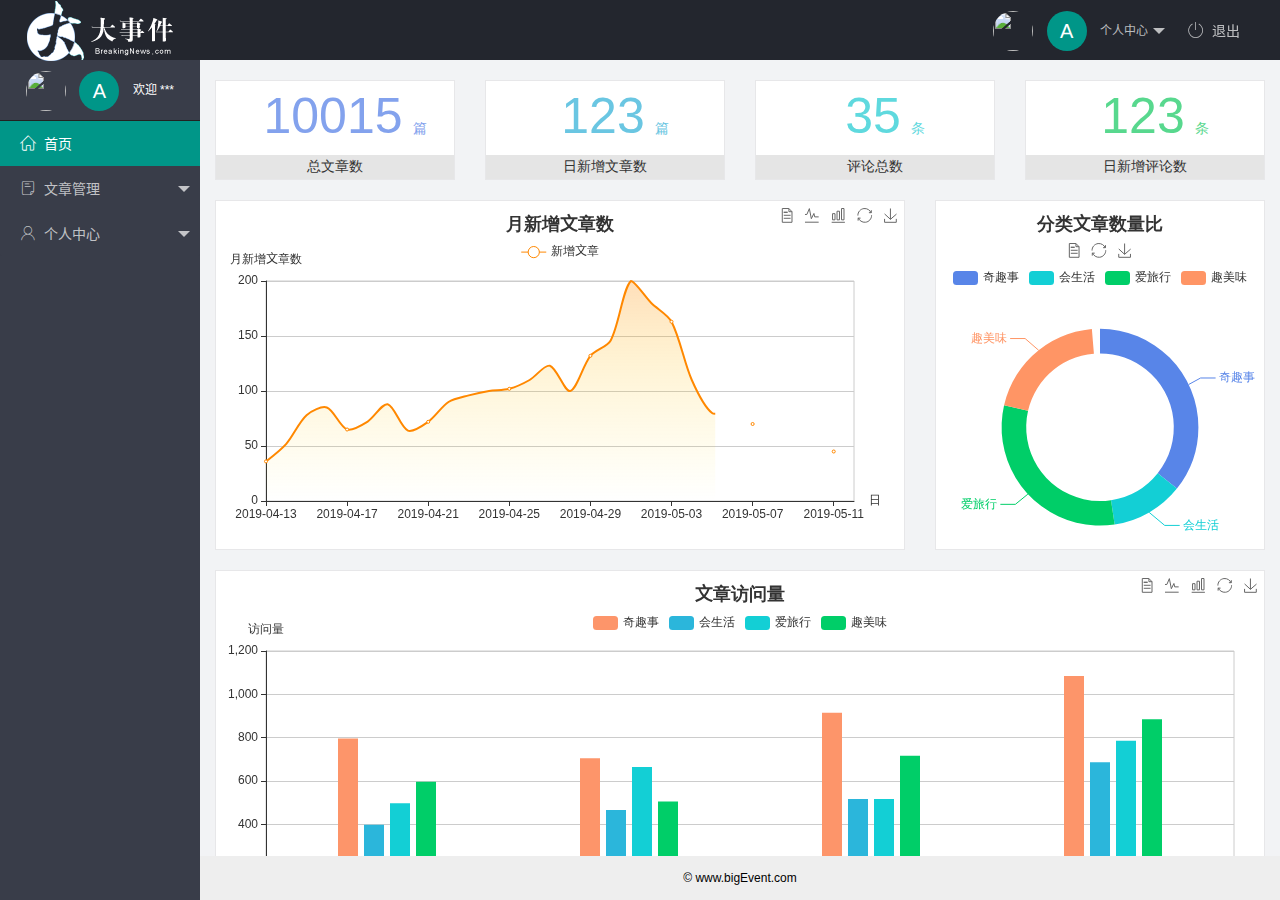
==== commit 268afc44: "个人中心页面完成" ====
--- a/index.html
+++ b/index.html
@@ -28,9 +28,9 @@
                         <span class="text_avatar">A</span> 个人中心
                     </a>
                     <dl class="layui-nav-child">
-                        <dd><a href="">基本资料</a></dd>
-                        <dd><a href="">更换头像</a></dd>
-                        <dd><a href="">重置密码</a></dd>
+                        <dd><a href="/user/user_info.html" target="fm">基本资料</a></dd>
+                        <dd><a href="/user/user_avatar.html" target="fm">更换头像</a></dd>
+                        <dd><a href="/user/user_pwd.html" target="fm">重置密码</a></dd>
                     </dl>
                 </li>
                 <li class="layui-nav-item"><a href="javascript:;" id="btnLogout"><span class="iconfont icon-tuichu"></span>退出</a></li>
@@ -60,9 +60,9 @@
                     <li class="layui-nav-item">
                         <a href="javascript:;"><span class="iconfont icon-user"></span>个人中心</a>
                         <dl class="layui-nav-child">
-                            <dd><a href="javascript:;"><i class="layui-icon layui-icon-app"></i>基本资料</a></dd>
-                            <dd><a href="javascript:;"><i class="layui-icon layui-icon-app"></i>更换头像</a></dd>
-                            <dd><a href="javascript:;"><i class="layui-icon layui-icon-app"></i>重置密码</a></dd>
+                            <dd><a href="/user/user_info.html" target="fm"><i class="layui-icon layui-icon-app"></i>基本资料</a></dd>
+                            <dd><a href="/user/user_avatar.html" target="fm"><i class="layui-icon layui-icon-app"></i>更换头像</a></dd>
+                            <dd><a href="/user/user_pwd.html" target="fm"><i class="layui-icon layui-icon-app"></i>重置密码</a></dd>
                         </dl>
                     </li>
                 </ul>
--- a/assets/css/index.css
+++ b/assets/css/index.css
@@ -37,6 +37,10 @@
     user-select: none;
 }
 
+.userInfo {
+    font-size: 12px;
+}
+
 .text_avatar {
     display: inline-block;
     width: 40px;
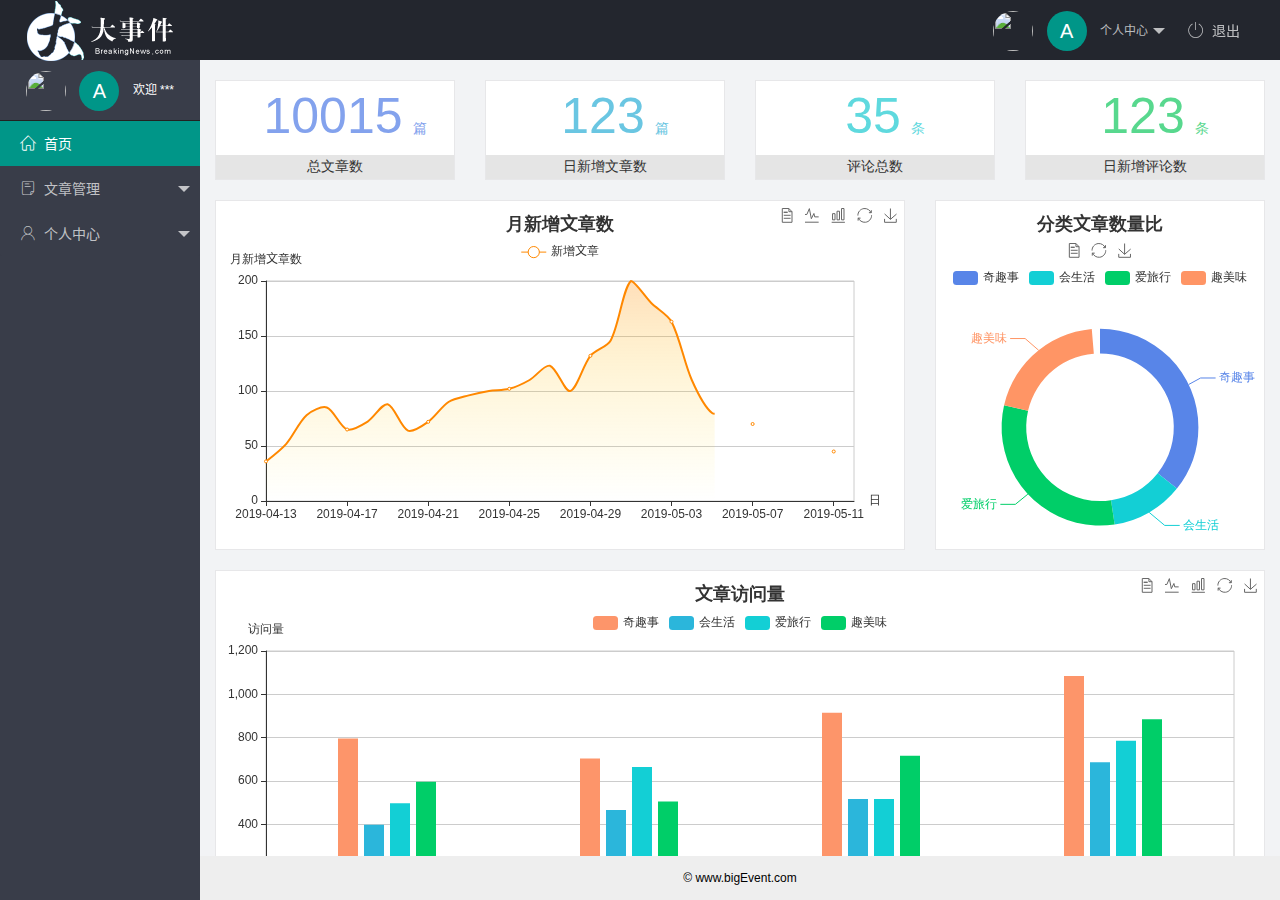
==== commit 643a3cb5: "完成文章管理页面的开发" ====
--- a/index.html
+++ b/index.html
@@ -52,9 +52,9 @@
                     <li class="layui-nav-item">
                         <a href="javascript:;"><span class="iconfont icon-16"></span>文章管理</a>
                         <dl class="layui-nav-child">
-                            <dd><a href="javascript:;"><i class="layui-icon layui-icon-app"></i> 文章类别</a></dd>
-                            <dd><a href="javascript:;"><i class="layui-icon layui-icon-app"></i> 文章列表</a></dd>
-                            <dd><a href="javascript:;"><i class="layui-icon layui-icon-app"></i> 发布文章</a></dd>
+                            <dd><a href="/article/art_cate.html" target="fm"><i class="layui-icon layui-icon-app"></i> 文章类别</a></dd>
+                            <dd><a href="/article/art_list.html" target="fm" id="art_List"><i class="layui-icon layui-icon-app"></i> 文章列表</a></dd>
+                            <dd><a href="/article/art_pub.html" target="fm"><i class="layui-icon layui-icon-app"></i> 发布文章</a></dd>
                         </dl>
                     </li>
                     <li class="layui-nav-item">
